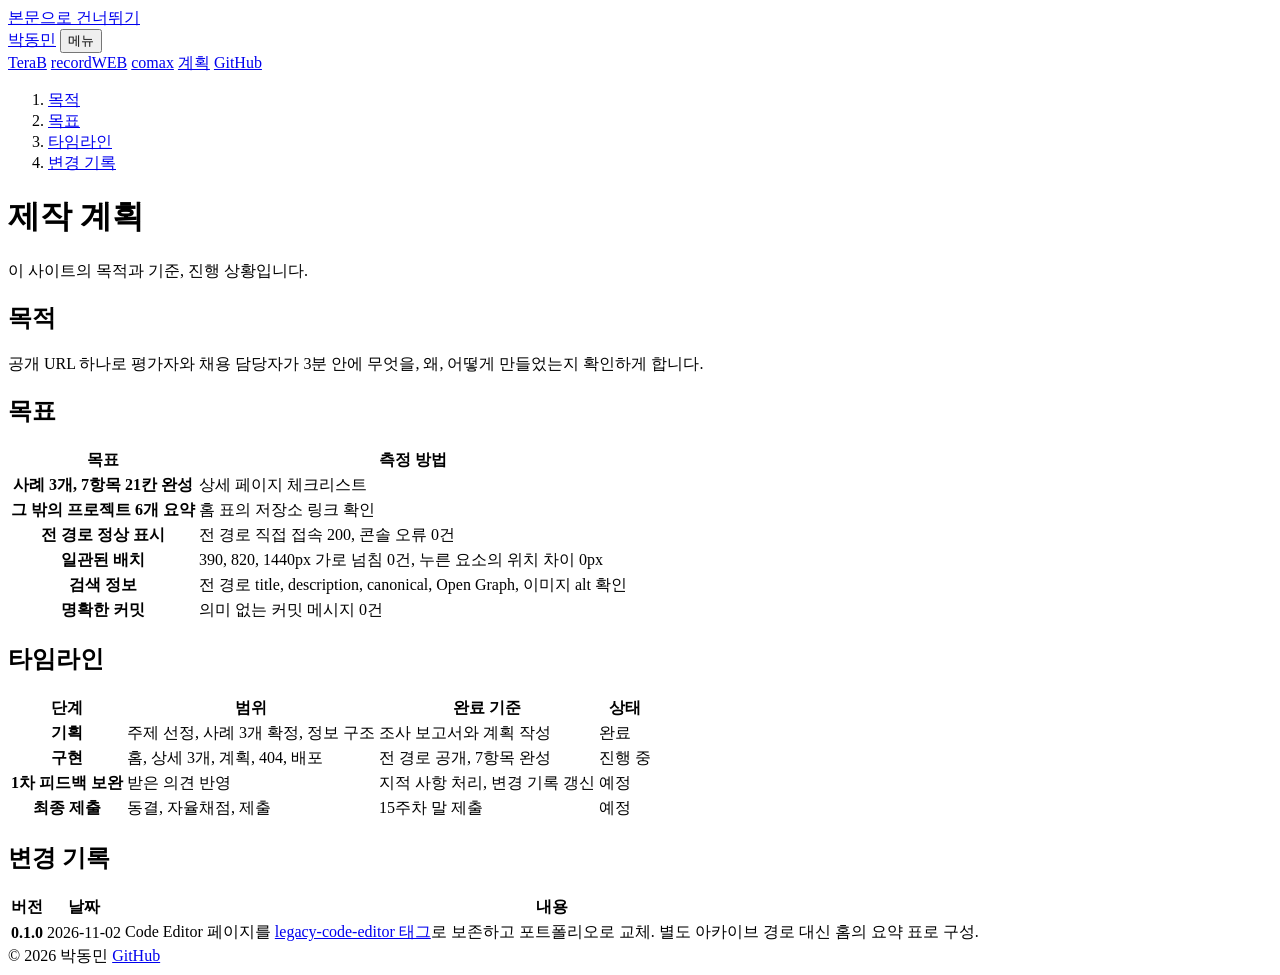
==== plan/index.html @ 8d28aa38 "feat: 제작 계획과 404 페이지 추가 시트를 보지 못하는 상호평가자도 목적, 목표, 타임라인, 변경 기록을 URL로 확인하게 한다. 잘못된 주소에서는 홈으로 돌아가는 길을 준" ====
<!doctype html>
<html lang="ko">
<head>
  <meta charset="utf-8">
  <meta name="viewport" content="width=device-width, initial-scale=1">
  <title>제작 계획 | 박동민 포트폴리오</title>
  <meta name="description" content="이 포트폴리오의 목적, 측정 가능한 목표, 단계별 타임라인, 변경 기록을 정리했습니다.">
  <link rel="canonical" href="https://idenn207.github.io/plan/">
  <meta property="og:type" content="website">
  <meta property="og:locale" content="ko_KR">
  <meta property="og:site_name" content="박동민 포트폴리오">
  <meta property="og:title" content="제작 계획 | 박동민 포트폴리오">
  <meta property="og:description" content="이 포트폴리오의 목적, 측정 가능한 목표, 단계별 타임라인, 변경 기록을 정리했습니다.">
  <meta property="og:url" content="https://idenn207.github.io/plan/">
  <meta property="og:image" content="https://idenn207.github.io/assets/img/recordweb-dashboard.png">
  <meta property="og:image:alt" content="recordWEB 녹화 현황 화면">
  <link rel="icon" href="/assets/favicon.svg" type="image/svg+xml">
  <link rel="preload" href="/assets/fonts/GothicA1-Regular.woff2" as="font" type="font/woff2" crossorigin>
  <link rel="stylesheet" href="/css/style.css">
  <script>document.documentElement.classList.add('js')</script>
  <script src="/js/main.js" defer></script>
</head>
<body>
  <a class="skip" href="#main">본문으로 건너뛰기</a>
  <header class="site-head">
    <a class="brand" href="/">박동민</a>
    <button class="menu-btn" type="button" aria-expanded="false" aria-controls="nav">메뉴</button>
    <nav id="nav" aria-label="주 메뉴">
      <a href="/projects/terab/">TeraB</a>
      <a href="/projects/recordweb/">recordWEB</a>
      <a href="/projects/comax/">comax</a>
      <a href="/plan/" aria-current="page">계획</a>
      <a href="https://github.com/idenn207">GitHub</a>
    </nav>
  </header>
  <div class="sheet">
    <aside class="rail">
      <nav class="toc" aria-label="이 페이지 목차">
        <ol>
          <li><a href="#purpose">목적</a></li>
          <li><a href="#goals">목표</a></li>
          <li><a href="#timeline">타임라인</a></li>
          <li><a href="#changes">변경 기록</a></li>
        </ol>
      </nav>
    </aside>
    <main id="main">
      <header class="case-head">
        <h1>제작 계획</h1>
        <p>이 사이트의 목적과 기준, 진행 상황입니다.</p>
      </header>

      <section id="purpose">
        <h2>목적</h2>
        <p>공개 URL 하나로 평가자와 채용 담당자가 3분 안에 무엇을, 왜, 어떻게 만들었는지 확인하게 합니다.</p>
      </section>

      <section id="goals">
        <h2>목표</h2>
        <table class="ledger">
          <thead><tr><th scope="col">목표</th><th scope="col">측정 방법</th></tr></thead>
          <tbody>
            <tr><th scope="row">사례 3개, 7항목 21칸 완성</th><td>상세 페이지 체크리스트</td></tr>
            <tr><th scope="row">그 밖의 프로젝트 6개 요약</th><td>홈 표의 저장소 링크 확인</td></tr>
            <tr><th scope="row">전 경로 정상 표시</th><td>전 경로 직접 접속 200, 콘솔 오류 0건</td></tr>
            <tr><th scope="row">일관된 배치</th><td>390, 820, 1440px 가로 넘침 0건, 누른 요소의 위치 차이 0px</td></tr>
            <tr><th scope="row">검색 정보</th><td>전 경로 title, description, canonical, Open Graph, 이미지 alt 확인</td></tr>
            <tr><th scope="row">명확한 커밋</th><td>의미 없는 커밋 메시지 0건</td></tr>
          </tbody>
        </table>
      </section>

      <section id="timeline">
        <h2>타임라인</h2>
        <table class="ledger">
          <thead><tr><th scope="col">단계</th><th scope="col">범위</th><th scope="col">완료 기준</th><th scope="col">상태</th></tr></thead>
          <tbody>
            <tr><th scope="row">기획</th><td>주제 선정, 사례 3개 확정, 정보 구조</td><td>조사 보고서와 계획 작성</td><td>완료</td></tr>
            <tr><th scope="row">구현</th><td>홈, 상세 3개, 계획, 404, 배포</td><td>전 경로 공개, 7항목 완성</td><td>진행 중</td></tr>
            <tr><th scope="row">1차 피드백 보완</th><td>받은 의견 반영</td><td>지적 사항 처리, 변경 기록 갱신</td><td>예정</td></tr>
            <tr><th scope="row">최종 제출</th><td>동결, 자율채점, 제출</td><td>15주차 말 제출</td><td>예정</td></tr>
          </tbody>
        </table>
      </section>

      <section id="changes">
        <h2>변경 기록</h2>
        <table class="ledger">
          <thead><tr><th scope="col">버전</th><th scope="col">날짜</th><th scope="col">내용</th></tr></thead>
          <tbody>
            <tr><th scope="row">0.1.0</th><td>2026-11-02</td><td>Code Editor 페이지를 <a href="https://github.com/idenn207/idenn207.github.io/tree/legacy-code-editor">legacy-code-editor 태그</a>로 보존하고 포트폴리오로 교체. 별도 아카이브 경로 대신 홈의 요약 표로 구성.</td></tr>
          </tbody>
        </table>
      </section>
    </main>
  </div>
  <footer class="site-foot">
    <span>&copy; 2026 박동민</span>
    <a href="https://github.com/idenn207">GitHub</a>
  </footer>
</body>
</html>
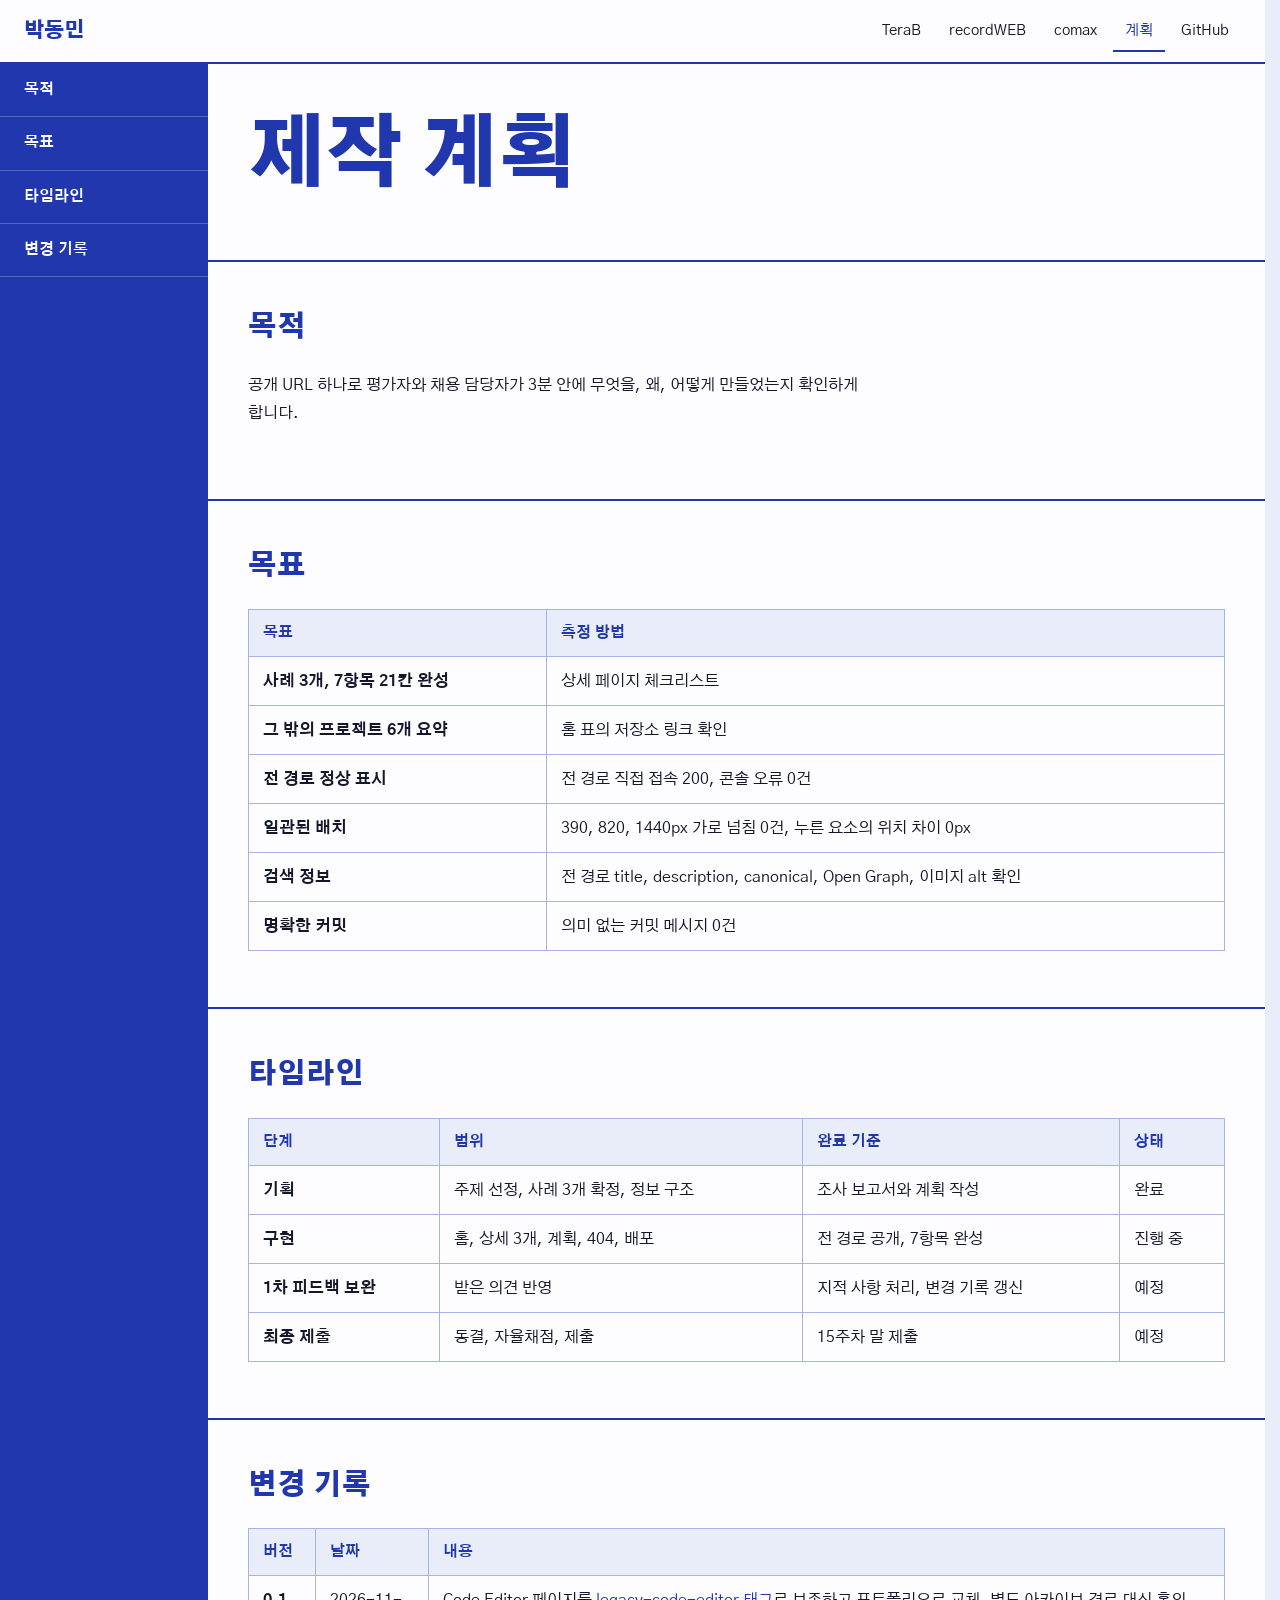
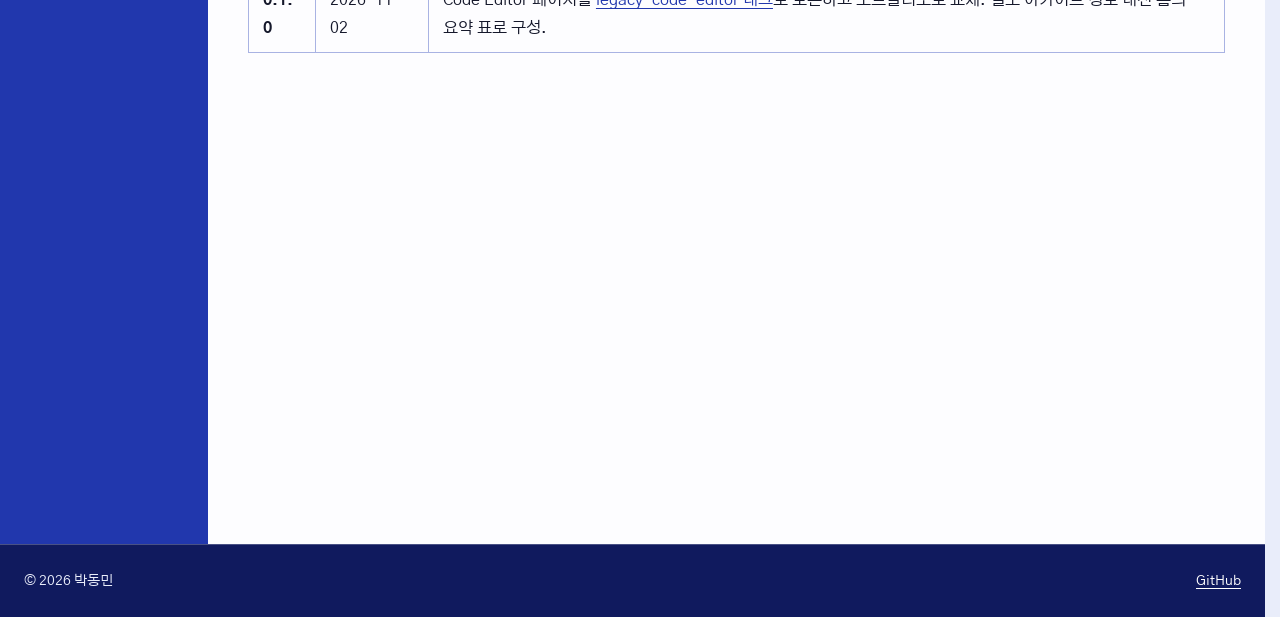
==== commit b70b43b7: "style: 사용 기술 라벨을 사례끼리 통일하고 계획 부연 삭제" ====
--- a/plan/index.html
+++ b/plan/index.html
@@ -47,7 +47,6 @@
     <main id="main">
       <header class="case-head">
         <h1>제작 계획</h1>
-        <p>이 사이트의 목적과 기준, 진행 상황입니다.</p>
       </header>
 
       <section id="purpose">
--- a/css/style.css
+++ b/css/style.css
@@ -0,0 +1,352 @@
+@font-face {
+  font-family: 'Gothic A1';
+  src: url('/assets/fonts/GothicA1-Regular.woff2') format('woff2');
+  font-weight: 400;
+  font-display: swap;
+}
+@font-face {
+  font-family: 'Gothic A1';
+  src: url('/assets/fonts/GothicA1-Bold.woff2') format('woff2');
+  font-weight: 700;
+  font-display: swap;
+}
+@font-face {
+  font-family: 'Gothic A1';
+  src: url('/assets/fonts/GothicA1-Black.woff2') format('woff2');
+  font-weight: 900;
+  font-display: swap;
+}
+
+:root {
+  --ink: #2137ad;
+  --ink-deep: #101a5e;
+  --tint: #e9edfa;
+  --rule: #a9b3e3;
+  --paper: #fdfdff;
+  --text: #15182b;
+  --muted: #484d68;
+  --head: 64px;
+  --gap: 40px;
+  --mono: ui-monospace, Consolas, 'D2Coding', monospace;
+}
+
+*, *::before, *::after { box-sizing: border-box; }
+
+html {
+  scrollbar-gutter: stable;
+  scrollbar-color: var(--ink) var(--tint);
+  background: var(--tint);
+  -webkit-text-size-adjust: 100%;
+}
+
+body {
+  margin: 0;
+  font: 400 16px/1.75 'Gothic A1', 'Malgun Gothic', 'Apple SD Gothic Neo', sans-serif;
+  color: var(--text);
+  word-break: keep-all;
+  overflow-wrap: anywhere;
+}
+
+::selection { background: var(--ink); color: #fff; }
+
+:focus-visible { outline: 2px solid var(--ink); outline-offset: 2px; }
+
+a { color: var(--ink); text-underline-offset: 3px; }
+a:hover { color: var(--ink-deep); text-decoration-thickness: 2px; }
+
+h1, h2, h3 { margin: 0; color: var(--ink); text-wrap: balance; }
+h1 { font-weight: 900; line-height: 1.2; letter-spacing: -0.02em; }
+h2 { font-size: 28px; font-weight: 900; line-height: 1.3; margin-bottom: 24px; }
+h3 { font-size: 20px; font-weight: 700; line-height: 1.4; }
+
+p, ul { margin: 0 0 16px; max-width: 68ch; }
+ul { padding-left: 20px; }
+li + li { margin-top: 6px; }
+strong { font-weight: 700; }
+code { font: 0.92em var(--mono); }
+
+.skip {
+  position: absolute;
+  left: 8px;
+  top: -64px;
+  z-index: 40;
+  padding: 8px 14px;
+  background: var(--ink);
+  color: #fff;
+}
+.skip:focus { top: 8px; }
+.skip:hover, .skip:focus { color: #fff; }
+
+/* 머리글 */
+.site-head {
+  position: sticky;
+  top: 0;
+  z-index: 20;
+  display: flex;
+  flex-wrap: wrap;
+  align-items: center;
+  justify-content: space-between;
+  gap: 4px 24px;
+  max-width: 1440px;
+  min-height: var(--head);
+  margin-inline: auto;
+  padding: 0 24px;
+  background: var(--paper);
+  border-bottom: 2px solid var(--ink);
+}
+.brand { font-size: 20px; font-weight: 900; color: var(--ink); text-decoration: none; }
+#nav { display: flex; flex-wrap: wrap; gap: 4px; }
+#nav a { padding: 8px 12px; color: var(--text); font-size: 15px; text-decoration: none; white-space: nowrap; }
+#nav a:hover { color: var(--ink); background: var(--tint); }
+#nav a[aria-current='page'] { color: var(--ink); box-shadow: inset 0 -2px var(--ink); }
+.menu-btn { display: none; }
+
+/* 서식 틀: 왼쪽 잉크 레일과 본문 */
+.sheet {
+  display: grid;
+  grid-template-columns: 208px minmax(0, 1fr);
+  max-width: 1440px;
+  margin-inline: auto;
+  background: var(--paper);
+}
+.sheet.no-rail { grid-template-columns: minmax(0, 1fr); }
+.rail { background: var(--ink); }
+.toc { position: sticky; top: var(--head); }
+.toc ol { position: relative; margin: 0; padding: 0; list-style: none; }
+.toc li { margin: 0; }
+.toc a {
+  display: block;
+  padding: 13px 24px;
+  color: #fff;
+  font-size: 15px;
+  font-weight: 700;
+  text-decoration: none;
+  border-bottom: 1px solid rgb(255 255 255 / 0.24);
+  transition: background-color 0.16s ease-out, color 0.16s ease-out;
+}
+.toc a:hover { background: var(--ink-deep); color: #fff; }
+.toc a[aria-current] { background: var(--paper); color: var(--ink); }
+.toc a:focus-visible { outline-color: #fff; outline-offset: -4px; }
+.toc a[aria-current]:focus-visible { outline-color: var(--ink); }
+
+main section, .case-head {
+  padding: 48px var(--gap) 56px;
+  border-bottom: 2px solid var(--ink);
+  scroll-margin-top: var(--head);
+}
+main section:last-child { min-height: calc(100vh - var(--head) - 112px); border-bottom: 0; }
+.home main section:last-child { min-height: calc(100vh - var(--head) - 360px); }
+main h3 { margin: 32px 0 12px; }
+
+/* 기입 칸 */
+.form {
+  display: grid;
+  gap: 1px;
+  margin: 0;
+  background: var(--rule);
+  border: 1px solid var(--rule);
+}
+.form > div { display: grid; grid-template-columns: 5.5rem minmax(0, 1fr); gap: 1px; }
+.form dt {
+  padding: 10px 14px;
+  background: var(--tint);
+  color: var(--ink);
+  font-size: 15px;
+  font-weight: 700;
+  text-align-last: justify;
+  text-justify: inter-character;
+}
+.form dd { margin: 0; padding: 10px 16px; background: var(--paper); }
+
+.btn {
+  display: inline-block;
+  padding: 11px 18px;
+  border: 1px solid var(--ink);
+  background: var(--paper);
+  font-size: 15px;
+  font-weight: 700;
+  line-height: 1.4;
+  text-align: center;
+  text-decoration: none;
+  white-space: nowrap;
+}
+.btn:hover { background: var(--tint); }
+.btn.primary { background: var(--ink); color: #fff; }
+.btn.primary:hover { background: var(--ink-deep); border-color: var(--ink-deep); color: #fff; }
+.cta { display: flex; flex-wrap: wrap; gap: 8px; margin: 16px 0 0; }
+
+/* 첫 화면 */
+.hero { padding: 0; }
+.hero h1 {
+  padding: 44px var(--gap) 40px;
+  font-size: clamp(2rem, 4.4vw, 4rem);
+  border-bottom: 1px solid var(--rule);
+}
+.hero-body { display: grid; grid-template-columns: 24rem minmax(0, 1fr); }
+.hero-side { padding: 32px 24px 32px var(--gap); }
+.photo { margin: 0; padding: 32px var(--gap) 28px 32px; background: var(--tint); border-left: 1px solid var(--rule); }
+.photo img { display: block; width: 100%; height: auto; border: 1px solid var(--ink); }
+.photo figcaption { margin-top: 10px; font-size: 14px; color: var(--muted); }
+
+/* 서비스 장부 */
+.svc { display: grid; grid-template-columns: 19rem minmax(0, 1fr); gap: 24px; padding: 28px 0; border-top: 1px solid var(--rule); }
+.svc:first-of-type { border-top: 0; padding-top: 0; }
+.svc:last-child { padding-bottom: 0; }
+.svc h3 { margin: 0 0 8px; font-size: 32px; font-weight: 900; }
+.svc-name p { margin-bottom: 16px; }
+
+/* 구축 과정: 결재란 */
+.steps {
+  display: grid;
+  grid-template-columns: repeat(4, minmax(0, 1fr));
+  gap: 1px;
+  margin: 0;
+  padding: 0;
+  list-style: none;
+  background: var(--rule);
+  border: 1px solid var(--rule);
+}
+.steps li { margin: 0; padding: 0 0 16px; background: var(--paper); }
+.steps h3 { margin: 0 0 12px; padding: 10px; background: var(--tint); font-size: 16px; text-align: center; }
+.steps p, .steps a { display: block; margin: 0 14px 8px; }
+
+/* 표 */
+.ledger { width: 100%; border-collapse: collapse; }
+.ledger th, .ledger td { padding: 10px 14px; border: 1px solid var(--rule); text-align: left; vertical-align: top; }
+.ledger thead th { background: var(--tint); color: var(--ink); font-size: 15px; font-weight: 700; white-space: nowrap; }
+.ledger tbody th { font-weight: 700; }
+.ledger td a + a { margin-left: 12px; }
+
+/* 코드와 그림 */
+.code { margin: 24px 0 0; }
+.code figcaption {
+  display: flex;
+  flex-wrap: wrap;
+  justify-content: space-between;
+  gap: 2px 16px;
+  padding: 8px 14px;
+  background: var(--tint);
+  border: 1px solid var(--rule);
+  border-bottom: 0;
+  font-size: 14px;
+}
+.code figcaption span { font-family: var(--mono); }
+.code pre {
+  margin: 0;
+  padding: 16px;
+  overflow-x: auto;
+  background: var(--paper);
+  border: 1px solid var(--rule);
+  font: 14px/1.6 var(--mono);
+  tab-size: 4;
+  word-break: normal;
+  overflow-wrap: normal;
+}
+.code code { font: inherit; }
+.term pre { background: var(--ink-deep); border-color: var(--ink-deep); color: var(--tint); }
+
+.shot { margin: 0 0 32px; }
+.shot:last-child { margin-bottom: 0; }
+.shot img { display: block; width: 100%; height: auto; border: 1px solid var(--rule); }
+.shot figcaption, .diagram figcaption { margin-top: 10px; font-size: 14px; color: var(--muted); }
+
+.diagram { margin: 24px 0 0; }
+.diagram svg { display: block; width: 100%; max-width: 880px; height: auto; }
+.diagram .tall { display: none; max-width: 350px; }
+.diagram marker path { fill: var(--ink); }
+.edge { fill: none; stroke: var(--ink); stroke-width: 1.5; }
+.node rect { fill: var(--tint); stroke: var(--ink); }
+.node text { fill: var(--text); font-size: 15px; font-weight: 700; text-anchor: middle; }
+.node .sub { fill: var(--muted); font-size: 13px; font-weight: 400; }
+.grp { fill: var(--ink); font-size: 14px; font-weight: 700; }
+
+/* 하단 */
+.case-head h1 { font-size: clamp(2.75rem, 6vw, 5rem); }
+.case-head p { margin: 8px 0 24px; font-size: 20px; line-height: 1.5; }
+.case-head .cta { margin-top: 16px; }
+
+.contact { padding: 72px max(248px, calc((100vw - 1440px) / 2 + 248px)); background: var(--ink-deep); color: #fff; }
+.contact h2 { margin-bottom: 24px; color: #fff; font-size: clamp(1.5rem, 3vw, 2.25rem); }
+.btn.invert { background: #fff; border-color: #fff; color: var(--ink-deep); }
+.btn.invert:hover { background: var(--tint); color: var(--ink-deep); }
+.contact :focus-visible, .site-foot :focus-visible { outline-color: #fff; }
+
+.site-foot {
+  display: flex;
+  justify-content: space-between;
+  gap: 16px;
+  padding: 24px max(24px, calc((100vw - 1440px) / 2 + 24px));
+  background: var(--ink-deep);
+  color: var(--tint);
+  border-top: 1px solid rgb(255 255 255 / 0.24);
+  font-size: 14px;
+}
+.site-foot a { color: #fff; }
+.site-foot a:hover { color: var(--tint); }
+
+@media (max-width: 1240px) {
+  .svc { grid-template-columns: minmax(0, 1fr); gap: 12px; }
+  .hero-body { grid-template-columns: 22rem minmax(0, 1fr); }
+}
+
+@media (max-width: 1000px) {
+  :root { --head: 48px; --gap: 20px; }
+  .site-head { position: relative; }
+  .sheet { grid-template-columns: minmax(0, 1fr); }
+  .rail { position: sticky; top: 0; z-index: 10; }
+  .toc { position: static; }
+  .toc ol { display: flex; overflow-x: auto; scrollbar-width: none; }
+  .toc a { padding: 12px 16px; border-bottom: 0; white-space: nowrap; }
+  main section, .case-head { padding-top: 36px; padding-bottom: 40px; scroll-margin-top: calc(var(--head) + 12px); }
+  .hero { padding: 0; }
+  .hero h1 { padding-top: 32px; padding-bottom: 28px; }
+  .hero-body { grid-template-columns: minmax(0, 1fr); }
+  .hero-side { padding: 24px var(--gap); }
+  .photo { padding: 20px var(--gap); border-left: 0; border-top: 1px solid var(--rule); }
+  .steps { grid-template-columns: repeat(2, minmax(0, 1fr)); }
+  .contact { padding: 56px var(--gap); }
+}
+
+@media (max-width: 760px) {
+  .site-head { padding: 8px 20px; min-height: 56px; }
+  .js .menu-btn {
+    display: block;
+    padding: 8px 14px;
+    border: 1px solid var(--ink);
+    background: var(--paper);
+    color: var(--ink);
+    font: inherit;
+    font-size: 15px;
+    font-weight: 700;
+    cursor: pointer;
+  }
+  .js #nav {
+    display: none;
+    position: absolute;
+    top: 100%;
+    left: 0;
+    right: 0;
+    background: var(--paper);
+    border-bottom: 2px solid var(--ink);
+    padding: 8px 12px;
+  }
+  .js #nav.open { display: block; }
+  .js #nav a { display: block; padding: 12px; }
+  .steps { grid-template-columns: minmax(0, 1fr); }
+  .form > div { grid-template-columns: 4.75rem minmax(0, 1fr); }
+  .form dt { padding-inline: 10px; }
+  .form dd { padding-inline: 12px; }
+  .diagram .wide { display: none; }
+  .diagram .tall { display: block; }
+  .ledger, .ledger tbody, .ledger tr, .ledger th, .ledger td { display: block; width: 100%; }
+  .ledger { border-top: 1px solid var(--rule); }
+  .ledger thead { position: absolute; width: 1px; height: 1px; overflow: hidden; clip-path: inset(50%); }
+  .ledger tr { padding: 10px 14px; border: 1px solid var(--rule); border-top: 0; }
+  .ledger th, .ledger td { padding: 0; border: 0; }
+  .ledger tbody th { color: var(--ink); }
+  .site-foot { padding-inline: 20px; }
+}
+
+@media (prefers-reduced-motion: reduce) {
+  .toc a { transition: none; }
+}
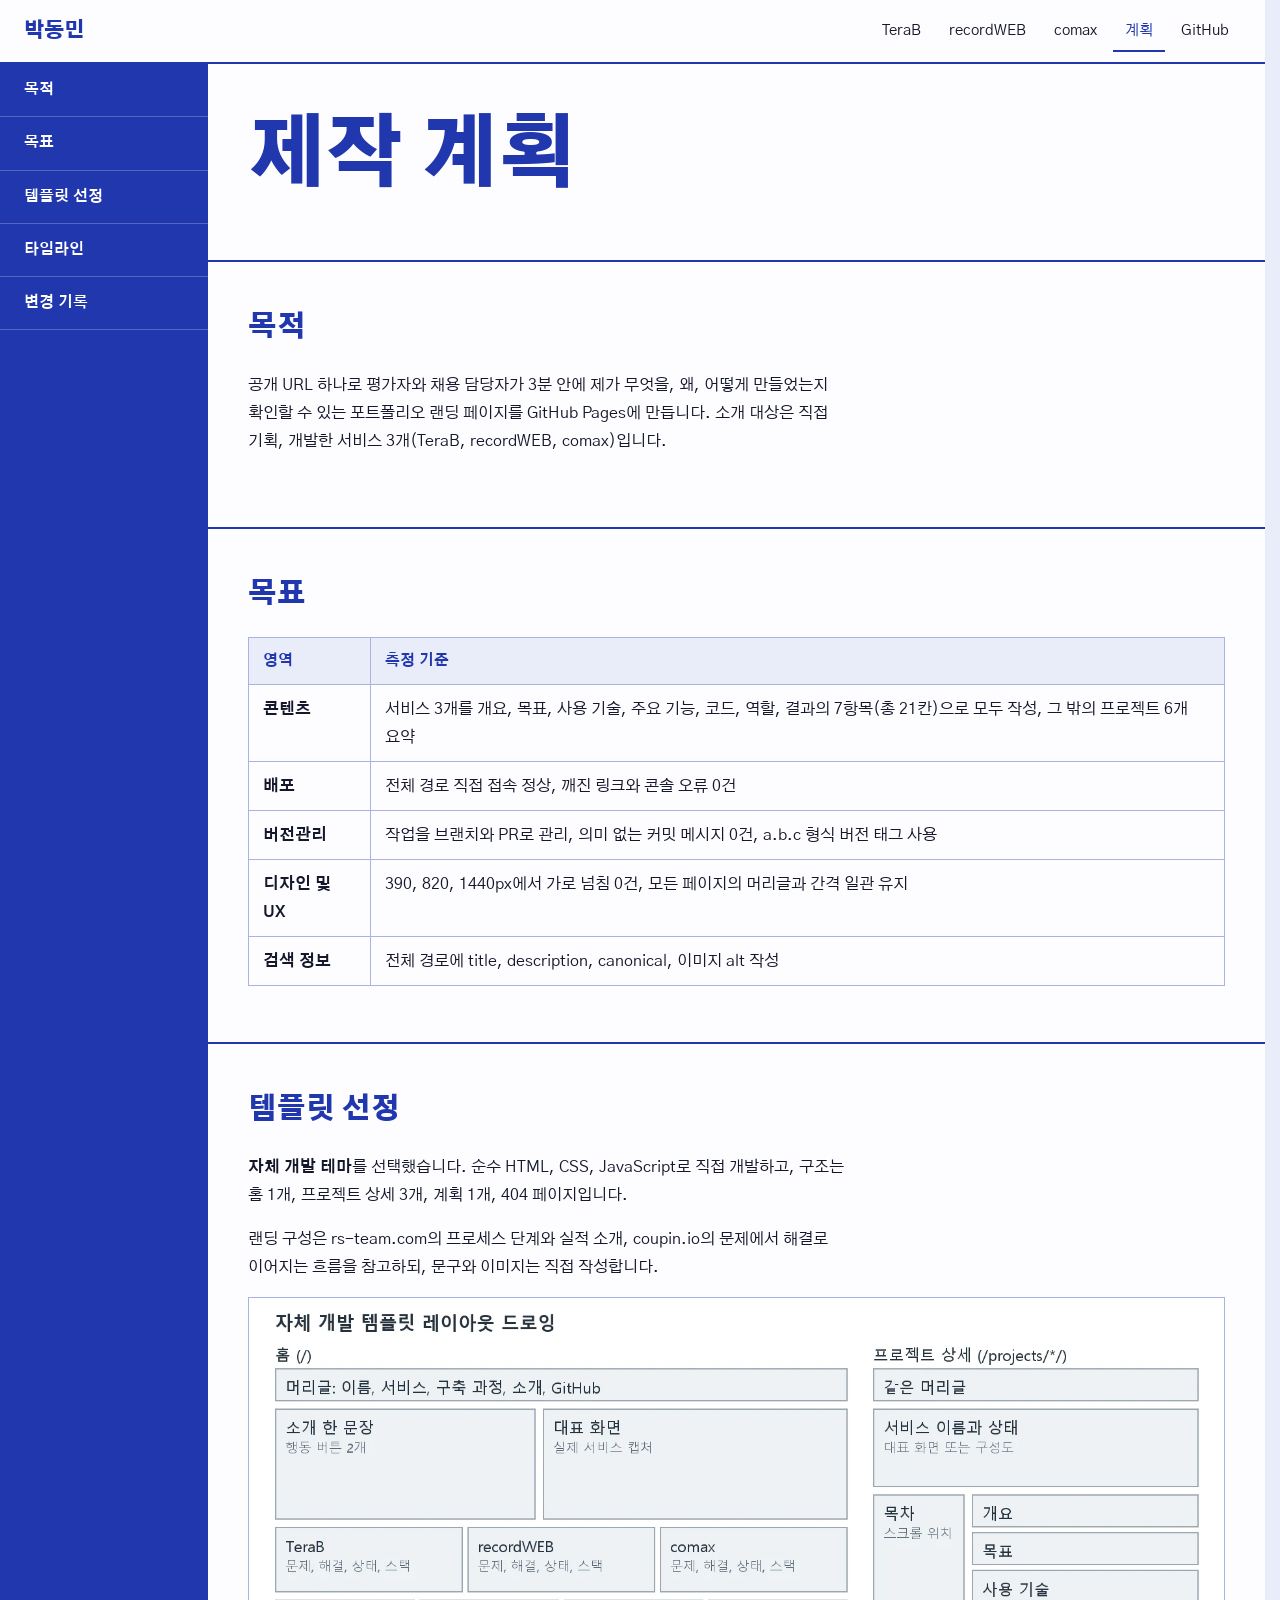
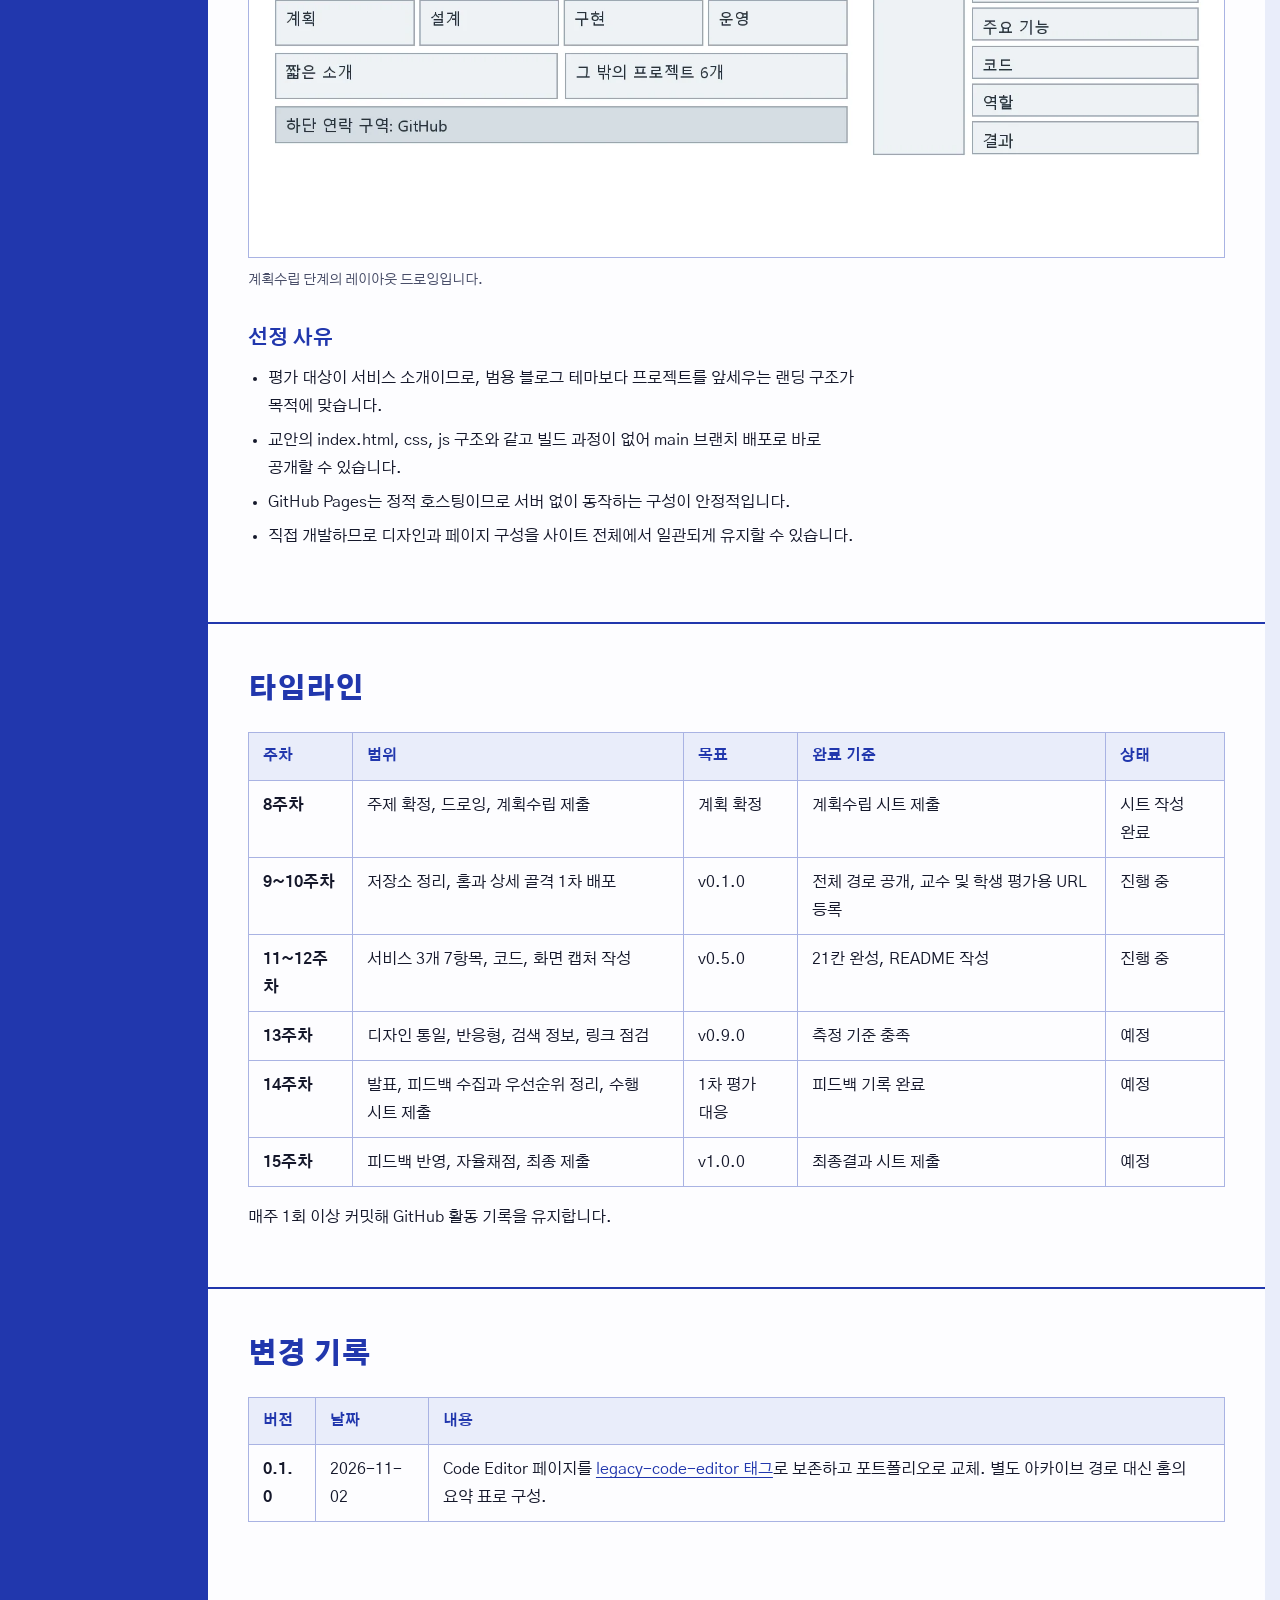
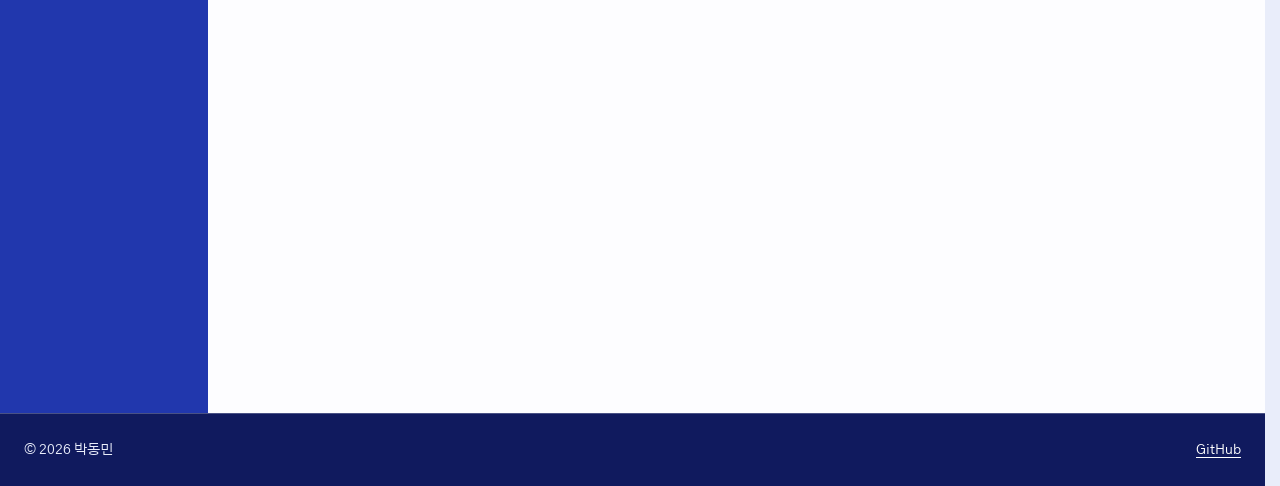
==== commit 99d34994: "feat: 제작 계획을 계획수립 시트와 일치시킴 평가자는 시트 대신 /plan/을 보게 되므로 두 내용이 달라서는 안 된다. 단계 4개였던 타임라인을 시트의 주차, 목표 버전, 완" ====
--- a/plan/index.html
+++ b/plan/index.html
@@ -4,13 +4,13 @@
   <meta charset="utf-8">
   <meta name="viewport" content="width=device-width, initial-scale=1">
   <title>제작 계획 | 박동민 포트폴리오</title>
-  <meta name="description" content="이 포트폴리오의 목적, 측정 가능한 목표, 단계별 타임라인, 변경 기록을 정리했습니다.">
+  <meta name="description" content="이 포트폴리오의 목적, 측정 기준, 템플릿 선정, 주차별 타임라인, 변경 기록을 정리했습니다.">
   <link rel="canonical" href="https://idenn207.github.io/plan/">
   <meta property="og:type" content="website">
   <meta property="og:locale" content="ko_KR">
   <meta property="og:site_name" content="박동민 포트폴리오">
   <meta property="og:title" content="제작 계획 | 박동민 포트폴리오">
-  <meta property="og:description" content="이 포트폴리오의 목적, 측정 가능한 목표, 단계별 타임라인, 변경 기록을 정리했습니다.">
+  <meta property="og:description" content="이 포트폴리오의 목적, 측정 기준, 템플릿 선정, 주차별 타임라인, 변경 기록을 정리했습니다.">
   <meta property="og:url" content="https://idenn207.github.io/plan/">
   <meta property="og:image" content="https://idenn207.github.io/assets/img/recordweb-dashboard.png">
   <meta property="og:image:alt" content="recordWEB 녹화 현황 화면">
@@ -39,6 +39,7 @@
         <ol>
           <li><a href="#purpose">목적</a></li>
           <li><a href="#goals">목표</a></li>
+          <li><a href="#template">템플릿 선정</a></li>
           <li><a href="#timeline">타임라인</a></li>
           <li><a href="#changes">변경 기록</a></li>
         </ol>
@@ -51,35 +52,54 @@
 
       <section id="purpose">
         <h2>목적</h2>
-        <p>공개 URL 하나로 평가자와 채용 담당자가 3분 안에 무엇을, 왜, 어떻게 만들었는지 확인하게 합니다.</p>
+        <p>공개 URL 하나로 평가자와 채용 담당자가 3분 안에 제가 무엇을, 왜, 어떻게 만들었는지 확인할 수 있는 포트폴리오 랜딩 페이지를 GitHub Pages에 만듭니다. 소개 대상은 직접 기획, 개발한 서비스 3개(TeraB, recordWEB, comax)입니다.</p>
       </section>
 
       <section id="goals">
         <h2>목표</h2>
         <table class="ledger">
-          <thead><tr><th scope="col">목표</th><th scope="col">측정 방법</th></tr></thead>
+          <thead><tr><th scope="col">영역</th><th scope="col">측정 기준</th></tr></thead>
           <tbody>
-            <tr><th scope="row">사례 3개, 7항목 21칸 완성</th><td>상세 페이지 체크리스트</td></tr>
-            <tr><th scope="row">그 밖의 프로젝트 6개 요약</th><td>홈 표의 저장소 링크 확인</td></tr>
-            <tr><th scope="row">전 경로 정상 표시</th><td>전 경로 직접 접속 200, 콘솔 오류 0건</td></tr>
-            <tr><th scope="row">일관된 배치</th><td>390, 820, 1440px 가로 넘침 0건, 누른 요소의 위치 차이 0px</td></tr>
-            <tr><th scope="row">검색 정보</th><td>전 경로 title, description, canonical, Open Graph, 이미지 alt 확인</td></tr>
-            <tr><th scope="row">명확한 커밋</th><td>의미 없는 커밋 메시지 0건</td></tr>
+            <tr><th scope="row">콘텐츠</th><td>서비스 3개를 개요, 목표, 사용 기술, 주요 기능, 코드, 역할, 결과의 7항목(총 21칸)으로 모두 작성, 그 밖의 프로젝트 6개 요약</td></tr>
+            <tr><th scope="row">배포</th><td>전체 경로 직접 접속 정상, 깨진 링크와 콘솔 오류 0건</td></tr>
+            <tr><th scope="row">버전관리</th><td>작업을 브랜치와 PR로 관리, 의미 없는 커밋 메시지 0건, a.b.c 형식 버전 태그 사용</td></tr>
+            <tr><th scope="row">디자인 및 UX</th><td>390, 820, 1440px에서 가로 넘침 0건, 모든 페이지의 머리글과 간격 일관 유지</td></tr>
+            <tr><th scope="row">검색 정보</th><td>전체 경로에 title, description, canonical, 이미지 alt 작성</td></tr>
           </tbody>
         </table>
+      </section>
+
+      <section id="template">
+        <h2>템플릿 선정</h2>
+        <p><strong>자체 개발 테마</strong>를 선택했습니다. 순수 HTML, CSS, JavaScript로 직접 개발하고, 구조는 홈 1개, 프로젝트 상세 3개, 계획 1개, 404 페이지입니다.</p>
+        <p>랜딩 구성은 rs-team.com의 프로세스 단계와 실적 소개, coupin.io의 문제에서 해결로 이어지는 흐름을 참고하되, 문구와 이미지는 직접 작성합니다.</p>
+        <figure class="shot">
+          <img src="/assets/img/plan-drawing.webp" width="1500" height="860" loading="lazy" alt="자체 개발 템플릿 레이아웃 드로잉. 홈은 머리글, 소개 한 문장과 대표 화면, 서비스 3개, 구축 과정 4단계, 짧은 소개와 그 밖의 프로젝트 6개, 하단 연락 구역 순서이고, 프로젝트 상세는 머리글, 서비스 이름과 상태, 왼쪽 목차, 오른쪽 7항목 순서다.">
+          <figcaption>계획수립 단계의 레이아웃 드로잉입니다.</figcaption>
+        </figure>
+        <h3>선정 사유</h3>
+        <ul>
+          <li>평가 대상이 서비스 소개이므로, 범용 블로그 테마보다 프로젝트를 앞세우는 랜딩 구조가 목적에 맞습니다.</li>
+          <li>교안의 index.html, css, js 구조와 같고 빌드 과정이 없어 main 브랜치 배포로 바로 공개할 수 있습니다.</li>
+          <li>GitHub Pages는 정적 호스팅이므로 서버 없이 동작하는 구성이 안정적입니다.</li>
+          <li>직접 개발하므로 디자인과 페이지 구성을 사이트 전체에서 일관되게 유지할 수 있습니다.</li>
+        </ul>
       </section>
 
       <section id="timeline">
         <h2>타임라인</h2>
         <table class="ledger">
-          <thead><tr><th scope="col">단계</th><th scope="col">범위</th><th scope="col">완료 기준</th><th scope="col">상태</th></tr></thead>
+          <thead><tr><th scope="col">주차</th><th scope="col">범위</th><th scope="col">목표</th><th scope="col">완료 기준</th><th scope="col">상태</th></tr></thead>
           <tbody>
-            <tr><th scope="row">기획</th><td>주제 선정, 사례 3개 확정, 정보 구조</td><td>조사 보고서와 계획 작성</td><td>완료</td></tr>
-            <tr><th scope="row">구현</th><td>홈, 상세 3개, 계획, 404, 배포</td><td>전 경로 공개, 7항목 완성</td><td>진행 중</td></tr>
-            <tr><th scope="row">1차 피드백 보완</th><td>받은 의견 반영</td><td>지적 사항 처리, 변경 기록 갱신</td><td>예정</td></tr>
-            <tr><th scope="row">최종 제출</th><td>동결, 자율채점, 제출</td><td>15주차 말 제출</td><td>예정</td></tr>
+            <tr><th scope="row">8주차</th><td>주제 확정, 드로잉, 계획수립 제출</td><td>계획 확정</td><td>계획수립 시트 제출</td><td>시트 작성 완료</td></tr>
+            <tr><th scope="row">9~10주차</th><td>저장소 정리, 홈과 상세 골격 1차 배포</td><td>v0.1.0</td><td>전체 경로 공개, 교수 및 학생 평가용 URL 등록</td><td>진행 중</td></tr>
+            <tr><th scope="row">11~12주차</th><td>서비스 3개 7항목, 코드, 화면 캡처 작성</td><td>v0.5.0</td><td>21칸 완성, README 작성</td><td>진행 중</td></tr>
+            <tr><th scope="row">13주차</th><td>디자인 통일, 반응형, 검색 정보, 링크 점검</td><td>v0.9.0</td><td>측정 기준 충족</td><td>예정</td></tr>
+            <tr><th scope="row">14주차</th><td>발표, 피드백 수집과 우선순위 정리, 수행 시트 제출</td><td>1차 평가 대응</td><td>피드백 기록 완료</td><td>예정</td></tr>
+            <tr><th scope="row">15주차</th><td>피드백 반영, 자율채점, 최종 제출</td><td>v1.0.0</td><td>최종결과 시트 제출</td><td>예정</td></tr>
           </tbody>
         </table>
+        <p class="note">매주 1회 이상 커밋해 GitHub 활동 기록을 유지합니다.</p>
       </section>
 
       <section id="changes">
--- a/css/style.css
+++ b/css/style.css
@@ -45,11 +45,16 @@
   color: var(--text);
   word-break: keep-all;
   overflow-wrap: anywhere;
+  display: flex;
+  flex-direction: column;
+  min-height: 100vh;
 }
 
 ::selection { background: var(--ink); color: #fff; }
 
 :focus-visible { outline: 2px solid var(--ink); outline-offset: 2px; }
+/* 뒤로 탭할 때 포커스가 고정 머리글과 목차 아래로 숨지 않게 한다 */
+a, pre { scroll-margin-block: calc(var(--head) + 12px); }
 
 a { color: var(--ink); text-underline-offset: 3px; }
 a:hover { color: var(--ink-deep); text-decoration-thickness: 2px; }
@@ -87,6 +92,7 @@
   align-items: center;
   justify-content: space-between;
   gap: 4px 24px;
+  width: 100%;
   max-width: 1440px;
   min-height: var(--head);
   margin-inline: auto;
@@ -105,11 +111,14 @@
 .sheet {
   display: grid;
   grid-template-columns: 208px minmax(0, 1fr);
+  flex-grow: 1;
+  width: 100%;
   max-width: 1440px;
   margin-inline: auto;
   background: var(--paper);
 }
 .sheet.no-rail { grid-template-columns: minmax(0, 1fr); }
+.no-rail .case-head { border-bottom: 0; }
 .rail { background: var(--ink); }
 .toc { position: sticky; top: var(--head); }
 .toc ol { position: relative; margin: 0; padding: 0; list-style: none; }
@@ -216,6 +225,7 @@
 .ledger thead th { background: var(--tint); color: var(--ink); font-size: 15px; font-weight: 700; white-space: nowrap; }
 .ledger tbody th { font-weight: 700; }
 .ledger td a + a { margin-left: 12px; }
+.note { margin: 16px 0 0; }
 
 /* 코드와 그림 */
 .code { margin: 24px 0 0; }
@@ -250,22 +260,27 @@
 .shot img { display: block; width: 100%; height: auto; border: 1px solid var(--rule); }
 .shot figcaption, .diagram figcaption { margin-top: 10px; font-size: 14px; color: var(--muted); }
 
-.diagram { margin: 24px 0 0; }
+.diagram { margin: 24px 0 0; container-type: inline-size; }
 .diagram svg { display: block; width: 100%; max-width: 880px; height: auto; }
 .diagram .tall { display: none; max-width: 350px; }
 .diagram marker path { fill: var(--ink); }
 .edge { fill: none; stroke: var(--ink); stroke-width: 1.5; }
 .node rect { fill: var(--tint); stroke: var(--ink); }
 .node text { fill: var(--text); font-size: 15px; font-weight: 700; text-anchor: middle; }
-.node .sub { fill: var(--muted); font-size: 13px; font-weight: 400; }
+.node .sub { fill: var(--muted); font-size: 14px; font-weight: 400; }
 .grp { fill: var(--ink); font-size: 14px; font-weight: 700; }
+/* SVG 글자는 폭 따라 줄어든다. 이 폭 아래로는 12px 밑이 되므로 세로 그림으로 바꾼다 */
+@container (max-width: 759px) {
+  .diagram .wide { display: none; }
+  .diagram .tall { display: block; }
+}
 
 /* 하단 */
 .case-head h1 { font-size: clamp(2.75rem, 6vw, 5rem); }
 .case-head p { margin: 8px 0 24px; font-size: 20px; line-height: 1.5; }
 .case-head .cta { margin-top: 16px; }
 
-.contact { padding: 72px max(248px, calc((100vw - 1440px) / 2 + 248px)); background: var(--ink-deep); color: #fff; }
+.contact { padding: 72px max(248px, calc((100% - 1440px) / 2 + 248px)); background: var(--ink-deep); color: #fff; }
 .contact h2 { margin-bottom: 24px; color: #fff; font-size: clamp(1.5rem, 3vw, 2.25rem); }
 .btn.invert { background: #fff; border-color: #fff; color: var(--ink-deep); }
 .btn.invert:hover { background: var(--tint); color: var(--ink-deep); }
@@ -275,7 +290,7 @@
   display: flex;
   justify-content: space-between;
   gap: 16px;
-  padding: 24px max(24px, calc((100vw - 1440px) / 2 + 24px));
+  padding: 24px max(24px, calc((100% - 1440px) / 2 + 24px));
   background: var(--ink-deep);
   color: var(--tint);
   border-top: 1px solid rgb(255 255 255 / 0.24);
@@ -332,12 +347,11 @@
   }
   .js #nav.open { display: block; }
   .js #nav a { display: block; padding: 12px; }
+  .toc a { padding-inline: 14px; }
   .steps { grid-template-columns: minmax(0, 1fr); }
   .form > div { grid-template-columns: 4.75rem minmax(0, 1fr); }
   .form dt { padding-inline: 10px; }
   .form dd { padding-inline: 12px; }
-  .diagram .wide { display: none; }
-  .diagram .tall { display: block; }
   .ledger, .ledger tbody, .ledger tr, .ledger th, .ledger td { display: block; width: 100%; }
   .ledger { border-top: 1px solid var(--rule); }
   .ledger thead { position: absolute; width: 1px; height: 1px; overflow: hidden; clip-path: inset(50%); }
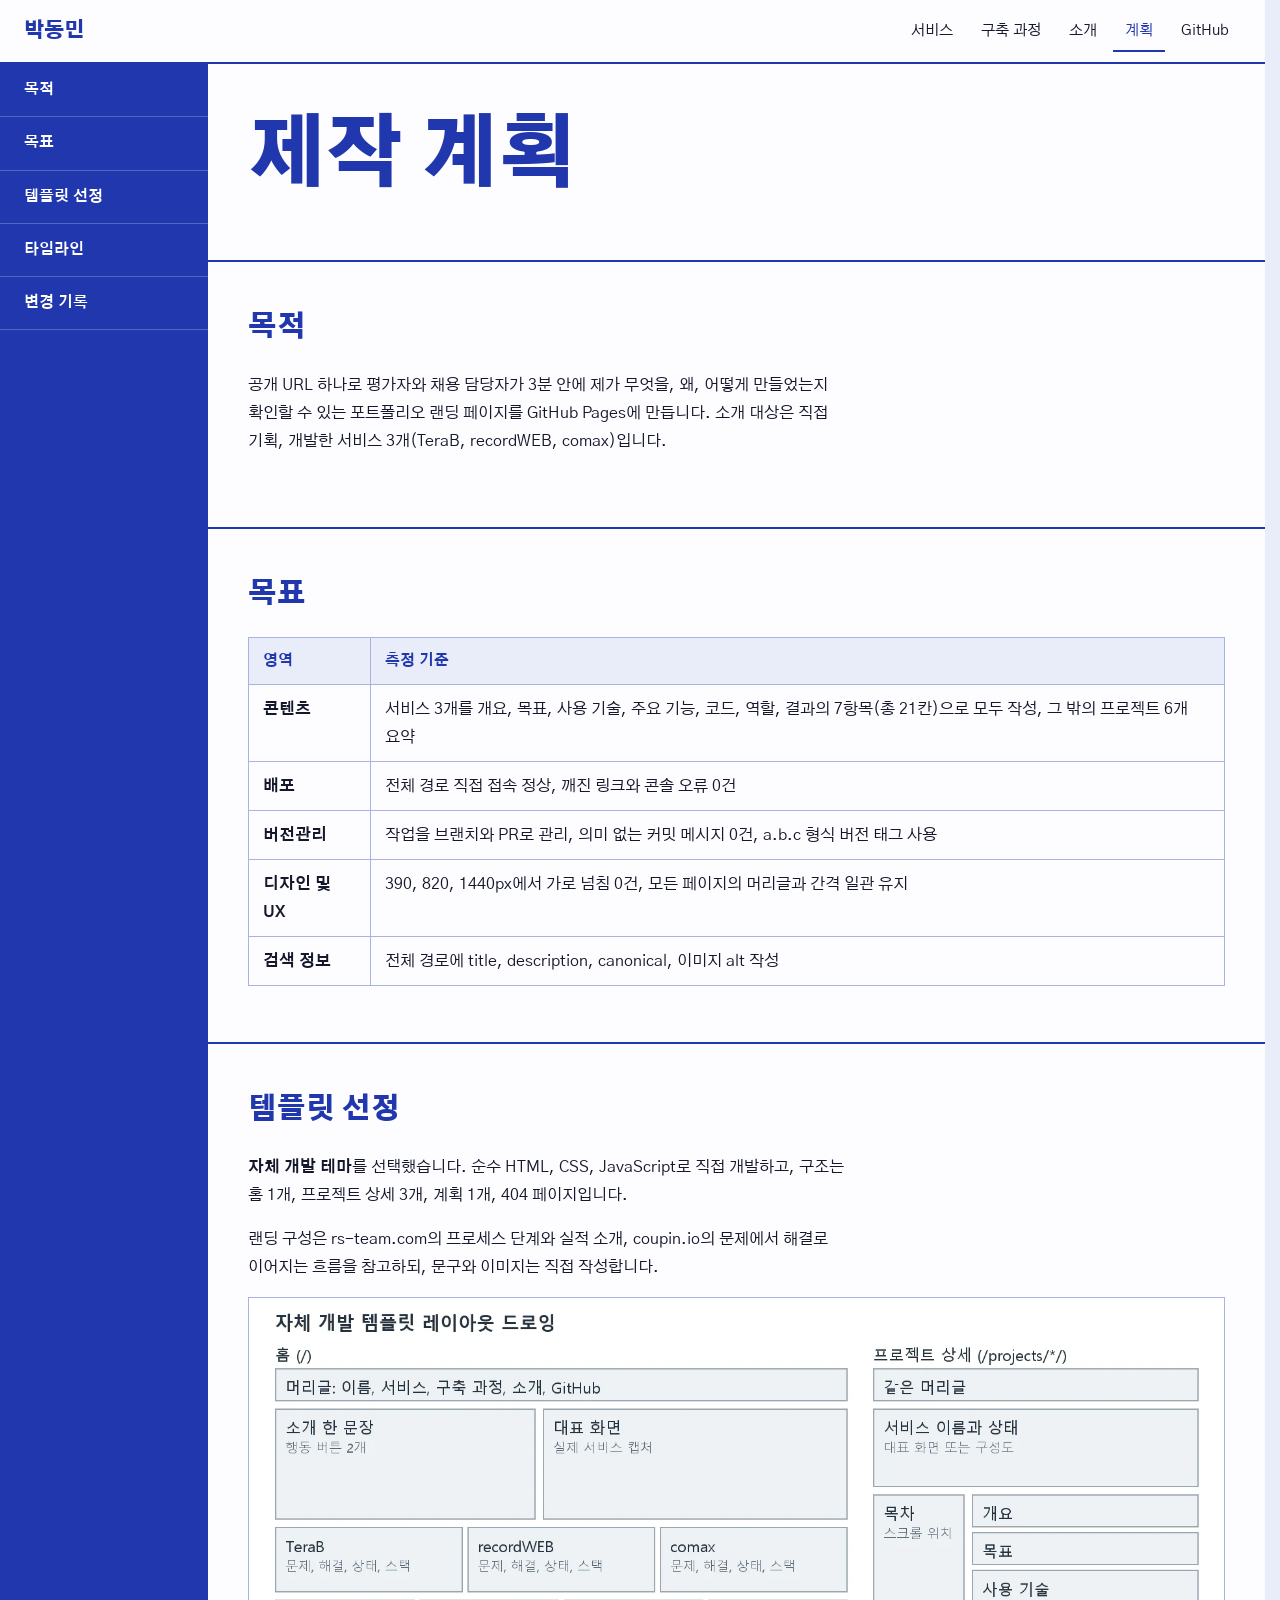
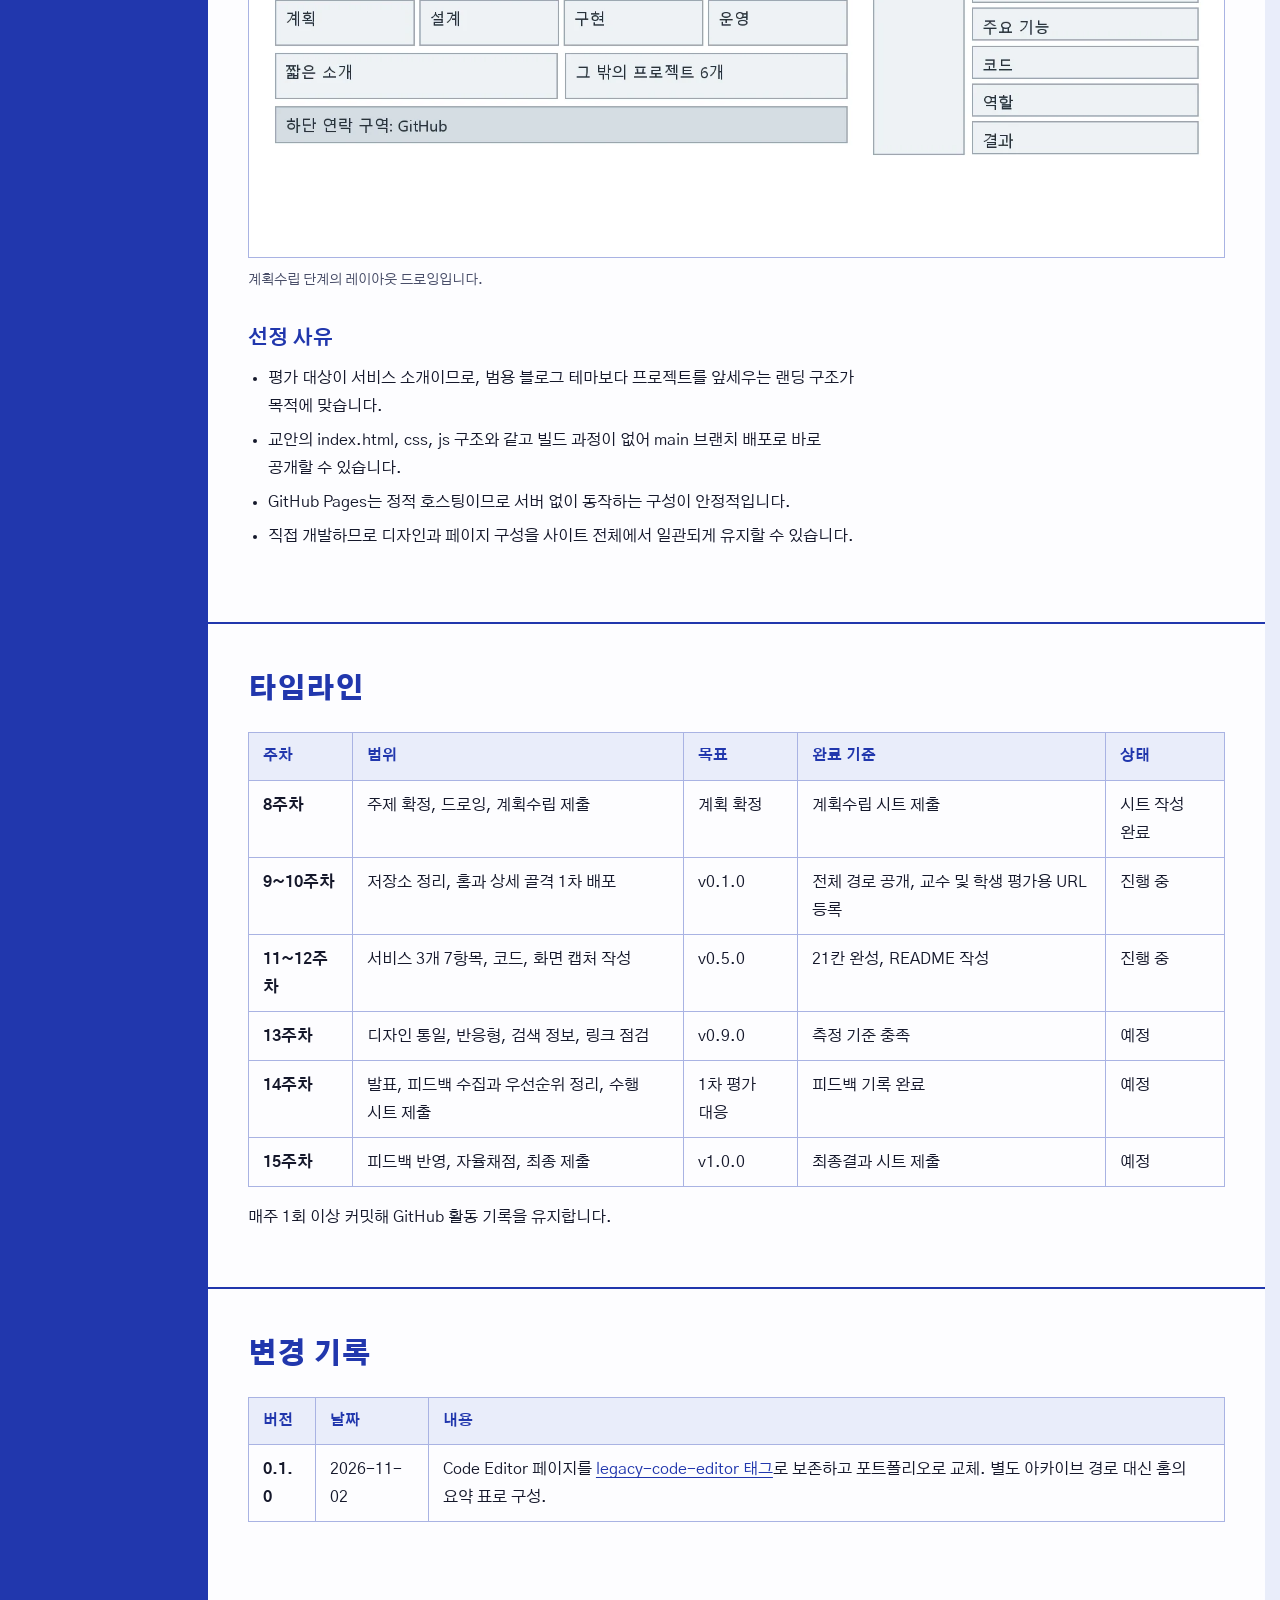
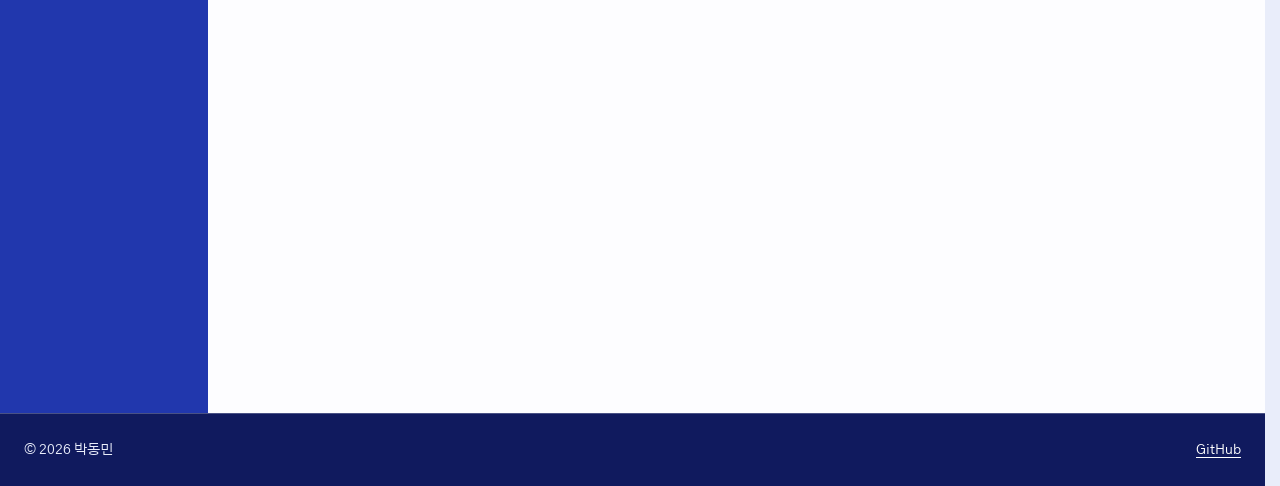
==== commit f89520ce: "feat: 홈을 서비스 중심 랜딩 구조로 재구성 서식 칸과 왼쪽 레일이 첫 화면의 시선을 먼저 가져가 서비스가 1개만 보였고, 제출한 계획수립 드로잉의 구조와도 달랐다. 레일과 기" ====
--- a/plan/index.html
+++ b/plan/index.html
@@ -12,8 +12,10 @@
   <meta property="og:title" content="제작 계획 | 박동민 포트폴리오">
   <meta property="og:description" content="이 포트폴리오의 목적, 측정 기준, 템플릿 선정, 주차별 타임라인, 변경 기록을 정리했습니다.">
   <meta property="og:url" content="https://idenn207.github.io/plan/">
-  <meta property="og:image" content="https://idenn207.github.io/assets/img/recordweb-dashboard.png">
-  <meta property="og:image:alt" content="recordWEB 녹화 현황 화면">
+  <meta property="og:image" content="https://idenn207.github.io/assets/img/og.png">
+  <meta property="og:image:width" content="1200">
+  <meta property="og:image:height" content="630">
+  <meta property="og:image:alt" content="박동민 포트폴리오 첫 화면. 셀프호스팅 서비스를 기획부터 구현까지 혼자 만든다는 제목과 recordWEB 화면, 서비스 3개의 이름이 있다.">
   <link rel="icon" href="/assets/favicon.svg" type="image/svg+xml">
   <link rel="preload" href="/assets/fonts/GothicA1-Regular.woff2" as="font" type="font/woff2" crossorigin>
   <link rel="stylesheet" href="/css/style.css">
@@ -26,9 +28,9 @@
     <a class="brand" href="/">박동민</a>
     <button class="menu-btn" type="button" aria-expanded="false" aria-controls="nav">메뉴</button>
     <nav id="nav" aria-label="주 메뉴">
-      <a href="/projects/terab/">TeraB</a>
-      <a href="/projects/recordweb/">recordWEB</a>
-      <a href="/projects/comax/">comax</a>
+      <a href="/#services">서비스</a>
+      <a href="/#process">구축 과정</a>
+      <a href="/#about">소개</a>
       <a href="/plan/" aria-current="page">계획</a>
       <a href="https://github.com/idenn207">GitHub</a>
     </nav>
@@ -91,12 +93,12 @@
         <table class="ledger">
           <thead><tr><th scope="col">주차</th><th scope="col">범위</th><th scope="col">목표</th><th scope="col">완료 기준</th><th scope="col">상태</th></tr></thead>
           <tbody>
-            <tr><th scope="row">8주차</th><td>주제 확정, 드로잉, 계획수립 제출</td><td>계획 확정</td><td>계획수립 시트 제출</td><td>시트 작성 완료</td></tr>
-            <tr><th scope="row">9~10주차</th><td>저장소 정리, 홈과 상세 골격 1차 배포</td><td>v0.1.0</td><td>전체 경로 공개, 교수 및 학생 평가용 URL 등록</td><td>진행 중</td></tr>
-            <tr><th scope="row">11~12주차</th><td>서비스 3개 7항목, 코드, 화면 캡처 작성</td><td>v0.5.0</td><td>21칸 완성, README 작성</td><td>진행 중</td></tr>
-            <tr><th scope="row">13주차</th><td>디자인 통일, 반응형, 검색 정보, 링크 점검</td><td>v0.9.0</td><td>측정 기준 충족</td><td>예정</td></tr>
-            <tr><th scope="row">14주차</th><td>발표, 피드백 수집과 우선순위 정리, 수행 시트 제출</td><td>1차 평가 대응</td><td>피드백 기록 완료</td><td>예정</td></tr>
-            <tr><th scope="row">15주차</th><td>피드백 반영, 자율채점, 최종 제출</td><td>v1.0.0</td><td>최종결과 시트 제출</td><td>예정</td></tr>
+            <tr><th scope="row">8주차</th><td data-label="범위">주제 확정, 드로잉, 계획수립 제출</td><td data-label="목표">계획 확정</td><td data-label="완료 기준">계획수립 시트 제출</td><td data-label="상태">시트 작성 완료</td></tr>
+            <tr><th scope="row">9~10주차</th><td data-label="범위">저장소 정리, 홈과 상세 골격 1차 배포</td><td data-label="목표">v0.1.0</td><td data-label="완료 기준">전체 경로 공개, 교수 및 학생 평가용 URL 등록</td><td data-label="상태">진행 중</td></tr>
+            <tr><th scope="row">11~12주차</th><td data-label="범위">서비스 3개 7항목, 코드, 화면 캡처 작성</td><td data-label="목표">v0.5.0</td><td data-label="완료 기준">21칸 완성, README 작성</td><td data-label="상태">진행 중</td></tr>
+            <tr><th scope="row">13주차</th><td data-label="범위">디자인 통일, 반응형, 검색 정보, 링크 점검</td><td data-label="목표">v0.9.0</td><td data-label="완료 기준">측정 기준 충족</td><td data-label="상태">예정</td></tr>
+            <tr><th scope="row">14주차</th><td data-label="범위">발표, 피드백 수집과 우선순위 정리, 수행 시트 제출</td><td data-label="목표">1차 평가 대응</td><td data-label="완료 기준">피드백 기록 완료</td><td data-label="상태">예정</td></tr>
+            <tr><th scope="row">15주차</th><td data-label="범위">피드백 반영, 자율채점, 최종 제출</td><td data-label="목표">v1.0.0</td><td data-label="완료 기준">최종결과 시트 제출</td><td data-label="상태">예정</td></tr>
           </tbody>
         </table>
         <p class="note">매주 1회 이상 커밋해 GitHub 활동 기록을 유지합니다.</p>
--- a/css/style.css
+++ b/css/style.css
@@ -104,7 +104,7 @@
 #nav { display: flex; flex-wrap: wrap; gap: 4px; }
 #nav a { padding: 8px 12px; color: var(--text); font-size: 15px; text-decoration: none; white-space: nowrap; }
 #nav a:hover { color: var(--ink); background: var(--tint); }
-#nav a[aria-current='page'] { color: var(--ink); box-shadow: inset 0 -2px var(--ink); }
+#nav a[aria-current] { color: var(--ink); box-shadow: inset 0 -2px var(--ink); }
 .menu-btn { display: none; }
 
 /* 서식 틀: 왼쪽 잉크 레일과 본문 */
@@ -143,8 +143,7 @@
   border-bottom: 2px solid var(--ink);
   scroll-margin-top: var(--head);
 }
-main section:last-child { min-height: calc(100vh - var(--head) - 112px); border-bottom: 0; }
-.home main section:last-child { min-height: calc(100vh - var(--head) - 360px); }
+main > section:last-child { min-height: calc(100vh - var(--head) - 112px); border-bottom: 0; }
 main h3 { margin: 32px 0 12px; }
 
 /* 기입 칸 */
@@ -184,25 +183,52 @@
 .btn.primary:hover { background: var(--ink-deep); border-color: var(--ink-deep); color: #fff; }
 .cta { display: flex; flex-wrap: wrap; gap: 8px; margin: 16px 0 0; }
 
-/* 첫 화면 */
-.hero { padding: 0; }
-.hero h1 {
-  padding: 44px var(--gap) 40px;
-  font-size: clamp(2rem, 4.4vw, 4rem);
-  border-bottom: 1px solid var(--rule);
-}
-.hero-body { display: grid; grid-template-columns: 24rem minmax(0, 1fr); }
-.hero-side { padding: 32px 24px 32px var(--gap); }
-.photo { margin: 0; padding: 32px var(--gap) 28px 32px; background: var(--tint); border-left: 1px solid var(--rule); }
-.photo img { display: block; width: 100%; height: auto; border: 1px solid var(--ink); }
-.photo figcaption { margin-top: 10px; font-size: 14px; color: var(--muted); }
-
-/* 서비스 장부 */
-.svc { display: grid; grid-template-columns: 19rem minmax(0, 1fr); gap: 24px; padding: 28px 0; border-top: 1px solid var(--rule); }
-.svc:first-of-type { border-top: 0; padding-top: 0; }
-.svc:last-child { padding-bottom: 0; }
-.svc h3 { margin: 0 0 8px; font-size: 32px; font-weight: 900; }
-.svc-name p { margin-bottom: 16px; }
+/* 첫 화면: 잉크 면 위에 정체, 서비스 3개, 실제 화면 */
+.hero {
+  display: grid;
+  grid-template-columns: minmax(0, 6fr) minmax(0, 7fr);
+  column-gap: 48px;
+  padding: 0;
+  background: var(--ink);
+  color: #fff;
+  border-bottom: 0;
+}
+.hero ::selection { background: #fff; color: var(--ink); }
+.hero :focus-visible { outline-color: #fff; }
+.hero-copy { align-self: center; padding: 48px 0 40px var(--gap); }
+.hero h1 { color: #fff; font-size: clamp(2.25rem, 4.2vw, 3.75rem); }
+.hero-copy p { margin: 20px 0 0; font-size: 18px; line-height: 1.6; color: var(--tint); }
+.hero-copy .cta { margin-top: 28px; }
+.hero-shot { grid-column: 2; grid-row: 1; margin: 0; padding-top: 40px; }
+.hero-shot img { display: block; width: 100%; height: auto; }
+.hero-shot figcaption { padding: 10px var(--gap) 16px 0; font-size: 14px; color: var(--tint); }
+.lineup {
+  grid-column: 1 / -1;
+  display: grid;
+  grid-template-columns: repeat(3, minmax(0, 1fr));
+  max-width: none;
+  margin: 0;
+  padding: 0;
+  list-style: none;
+  background: var(--ink-deep);
+}
+.lineup li { margin: 0; }
+.lineup li + li { border-left: 1px solid rgb(255 255 255 / 0.24); }
+.lineup a { display: block; height: 100%; padding: 16px var(--gap) 18px; color: #fff; text-decoration: none; }
+.lineup a:hover { background: var(--ink); color: #fff; }
+.lineup strong { display: block; font-size: 22px; font-weight: 900; line-height: 1.4; }
+.lineup span { color: var(--tint); font-size: 15px; }
+
+/* 서비스: 열 사이 행 높이를 subgrid로 맞춘다 */
+.svcs { display: grid; grid-template-columns: repeat(3, minmax(0, 1fr)); gap: 0 32px; }
+.svc { display: grid; grid-row: span 7; grid-template-rows: subgrid; row-gap: 0; }
+.svc .shot { margin: 0; }
+.svc .shot img { aspect-ratio: 8 / 5; object-fit: cover; object-position: left top; }
+.svc-name { margin: 16px 0; }
+.svc h3 { margin: 0 0 4px; font-size: 32px; font-weight: 900; }
+.svc-name p { margin: 0; }
+.svc .form { grid-row: span 4; grid-template-rows: subgrid; }
+.svc .btn { justify-self: start; margin-top: 16px; }
 
 /* 구축 과정: 결재란 */
 .steps {
@@ -218,6 +244,11 @@
 .steps li { margin: 0; padding: 0 0 16px; background: var(--paper); }
 .steps h3 { margin: 0 0 12px; padding: 10px; background: var(--tint); font-size: 16px; text-align: center; }
 .steps p, .steps a { display: block; margin: 0 14px 8px; }
+
+/* 소개와 그 밖의 프로젝트 */
+.split { display: grid; grid-template-columns: minmax(0, 1fr) minmax(0, 2fr); }
+.split section { border-bottom: 0; }
+.split section + section { border-left: 1px solid var(--rule); }
 
 /* 표 */
 .ledger { width: 100%; border-collapse: collapse; }
@@ -281,9 +312,13 @@
 .case-head .cta { margin-top: 16px; }
 
 .contact { padding: 72px max(248px, calc((100% - 1440px) / 2 + 248px)); background: var(--ink-deep); color: #fff; }
+.no-rail ~ .contact { padding-inline: max(var(--gap), calc((100% - 1440px) / 2 + var(--gap))); }
 .contact h2 { margin-bottom: 24px; color: #fff; font-size: clamp(1.5rem, 3vw, 2.25rem); }
+.contact .cta { margin: 0; max-width: none; }
 .btn.invert { background: #fff; border-color: #fff; color: var(--ink-deep); }
 .btn.invert:hover { background: var(--tint); color: var(--ink-deep); }
+.btn.ghost { background: transparent; border-color: #fff; color: #fff; }
+.btn.ghost:hover { background: rgb(255 255 255 / 0.14); color: #fff; }
 .contact :focus-visible, .site-foot :focus-visible { outline-color: #fff; }
 
 .site-foot {
@@ -300,8 +335,20 @@
 .site-foot a:hover { color: var(--tint); }
 
 @media (max-width: 1240px) {
-  .svc { grid-template-columns: minmax(0, 1fr); gap: 12px; }
-  .hero-body { grid-template-columns: 22rem minmax(0, 1fr); }
+  .svcs { grid-template-columns: minmax(0, 1fr); }
+  .svc {
+    grid-row: auto;
+    grid-template: 'shot form' auto 'name form' auto 'btn form' 1fr / minmax(0, 1fr) minmax(0, 1fr);
+    column-gap: 24px;
+    padding: 24px 0;
+    border-top: 1px solid var(--rule);
+  }
+  .svc:first-child { padding-top: 0; border-top: 0; }
+  .svc:last-child { padding-bottom: 0; }
+  .svc .shot { grid-area: shot; }
+  .svc-name { grid-area: name; }
+  .svc .form { grid-area: form; align-self: start; grid-template-rows: none; }
+  .svc .btn { grid-area: btn; align-self: start; margin-top: 0; }
 }
 
 @media (max-width: 1000px) {
@@ -313,11 +360,13 @@
   .toc ol { display: flex; overflow-x: auto; scrollbar-width: none; }
   .toc a { padding: 12px 16px; border-bottom: 0; white-space: nowrap; }
   main section, .case-head { padding-top: 36px; padding-bottom: 40px; scroll-margin-top: calc(var(--head) + 12px); }
-  .hero { padding: 0; }
-  .hero h1 { padding-top: 32px; padding-bottom: 28px; }
-  .hero-body { grid-template-columns: minmax(0, 1fr); }
-  .hero-side { padding: 24px var(--gap); }
-  .photo { padding: 20px var(--gap); border-left: 0; border-top: 1px solid var(--rule); }
+  .hero { grid-template-columns: minmax(0, 1fr); }
+  .hero-copy { padding: 32px var(--gap); }
+  .hero-shot { grid-column: 1; grid-row: auto; padding: 24px var(--gap) 8px; }
+  .hero-shot figcaption { padding-right: 0; }
+  .lineup a { padding-inline: var(--gap); }
+  .split { grid-template-columns: minmax(0, 1fr); }
+  .split section + section { border-left: 0; border-top: 2px solid var(--ink); }
   .steps { grid-template-columns: repeat(2, minmax(0, 1fr)); }
   .contact { padding: 56px var(--gap); }
 }
@@ -349,6 +398,12 @@
   .js #nav a { display: block; padding: 12px; }
   .toc a { padding-inline: 14px; }
   .steps { grid-template-columns: minmax(0, 1fr); }
+  .lineup { grid-template-columns: minmax(0, 1fr); }
+  .lineup li + li { border-left: 0; border-top: 1px solid rgb(255 255 255 / 0.24); }
+  .lineup a { padding-block: 12px 14px; }
+  .svc { grid-template: none / minmax(0, 1fr); }
+  .svc .shot, .svc-name, .svc .form, .svc .btn { grid-area: auto; }
+  .svc .btn { margin-top: 16px; }
   .form > div { grid-template-columns: 4.75rem minmax(0, 1fr); }
   .form dt { padding-inline: 10px; }
   .form dd { padding-inline: 12px; }
@@ -358,6 +413,7 @@
   .ledger tr { padding: 10px 14px; border: 1px solid var(--rule); border-top: 0; }
   .ledger th, .ledger td { padding: 0; border: 0; }
   .ledger tbody th { color: var(--ink); }
+  .ledger td[data-label]::before { content: attr(data-label) ': '; color: var(--muted); }
   .site-foot { padding-inline: 20px; }
 }
 
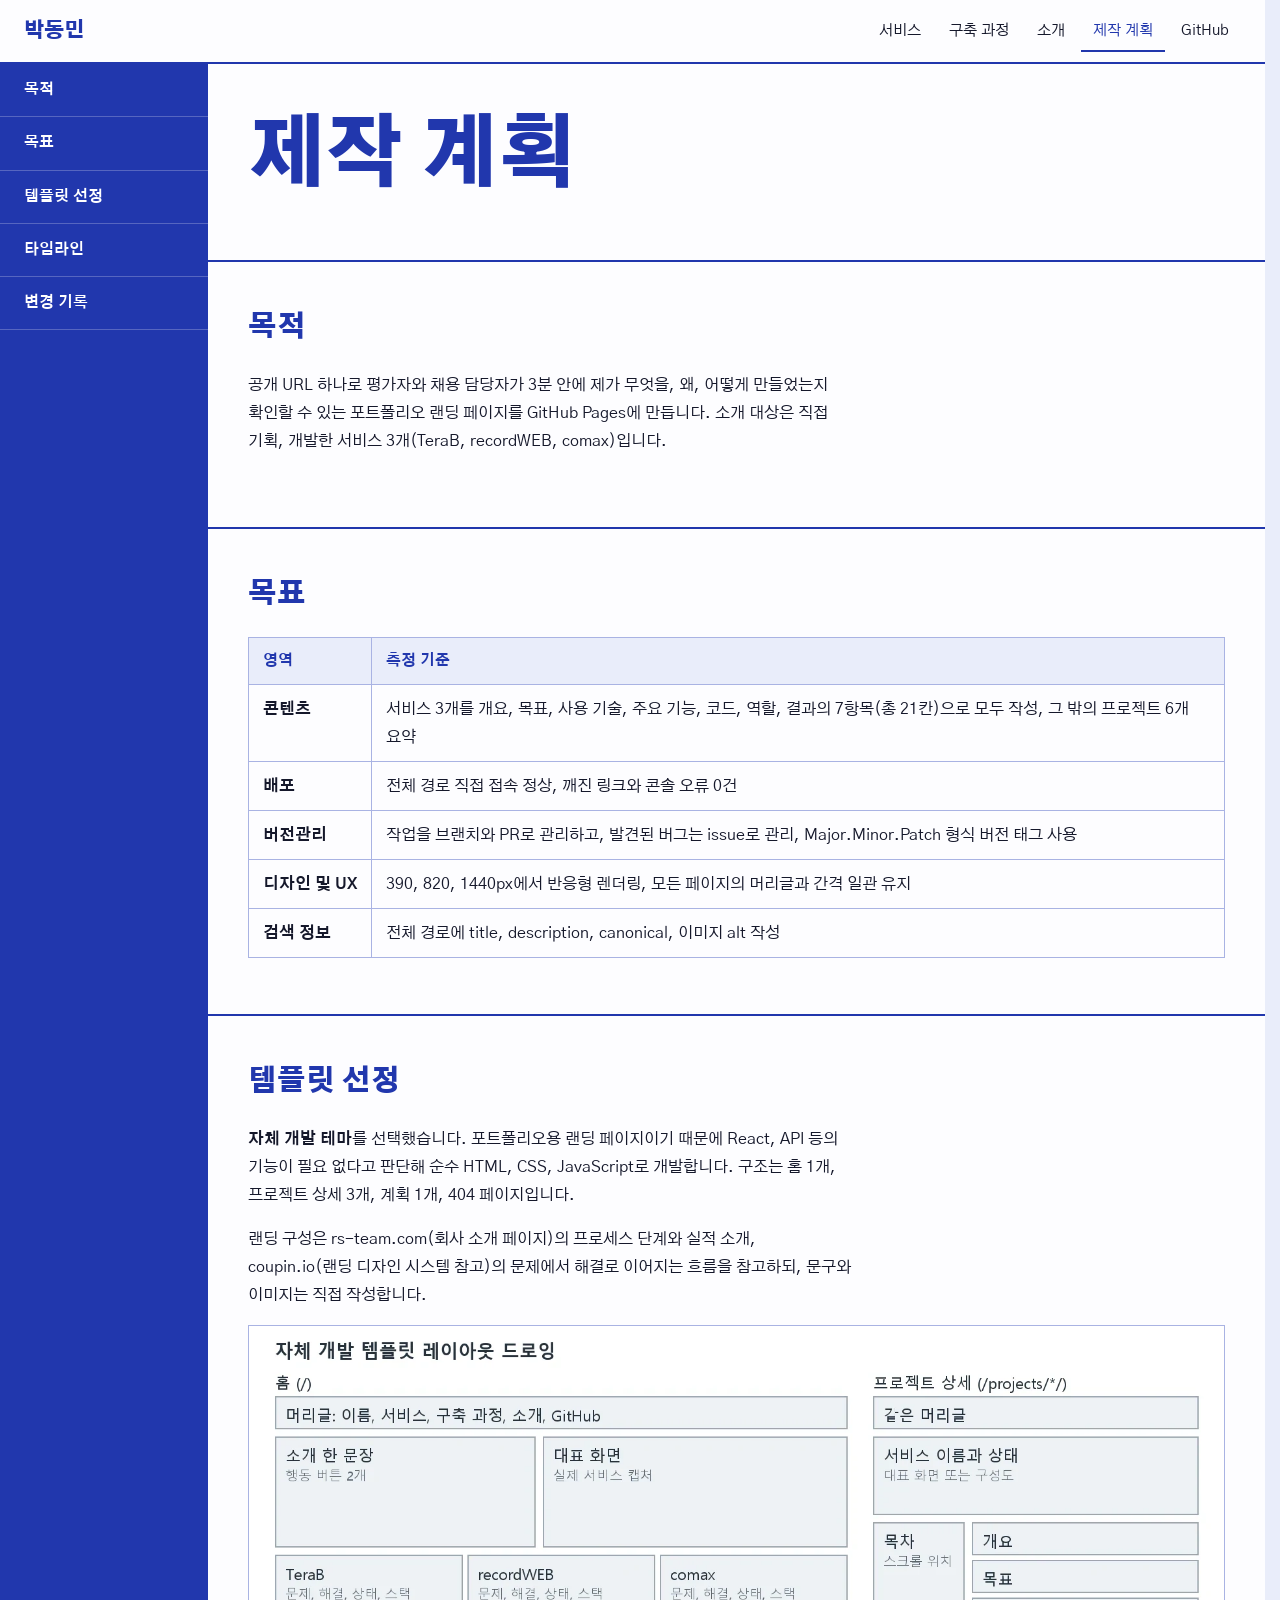
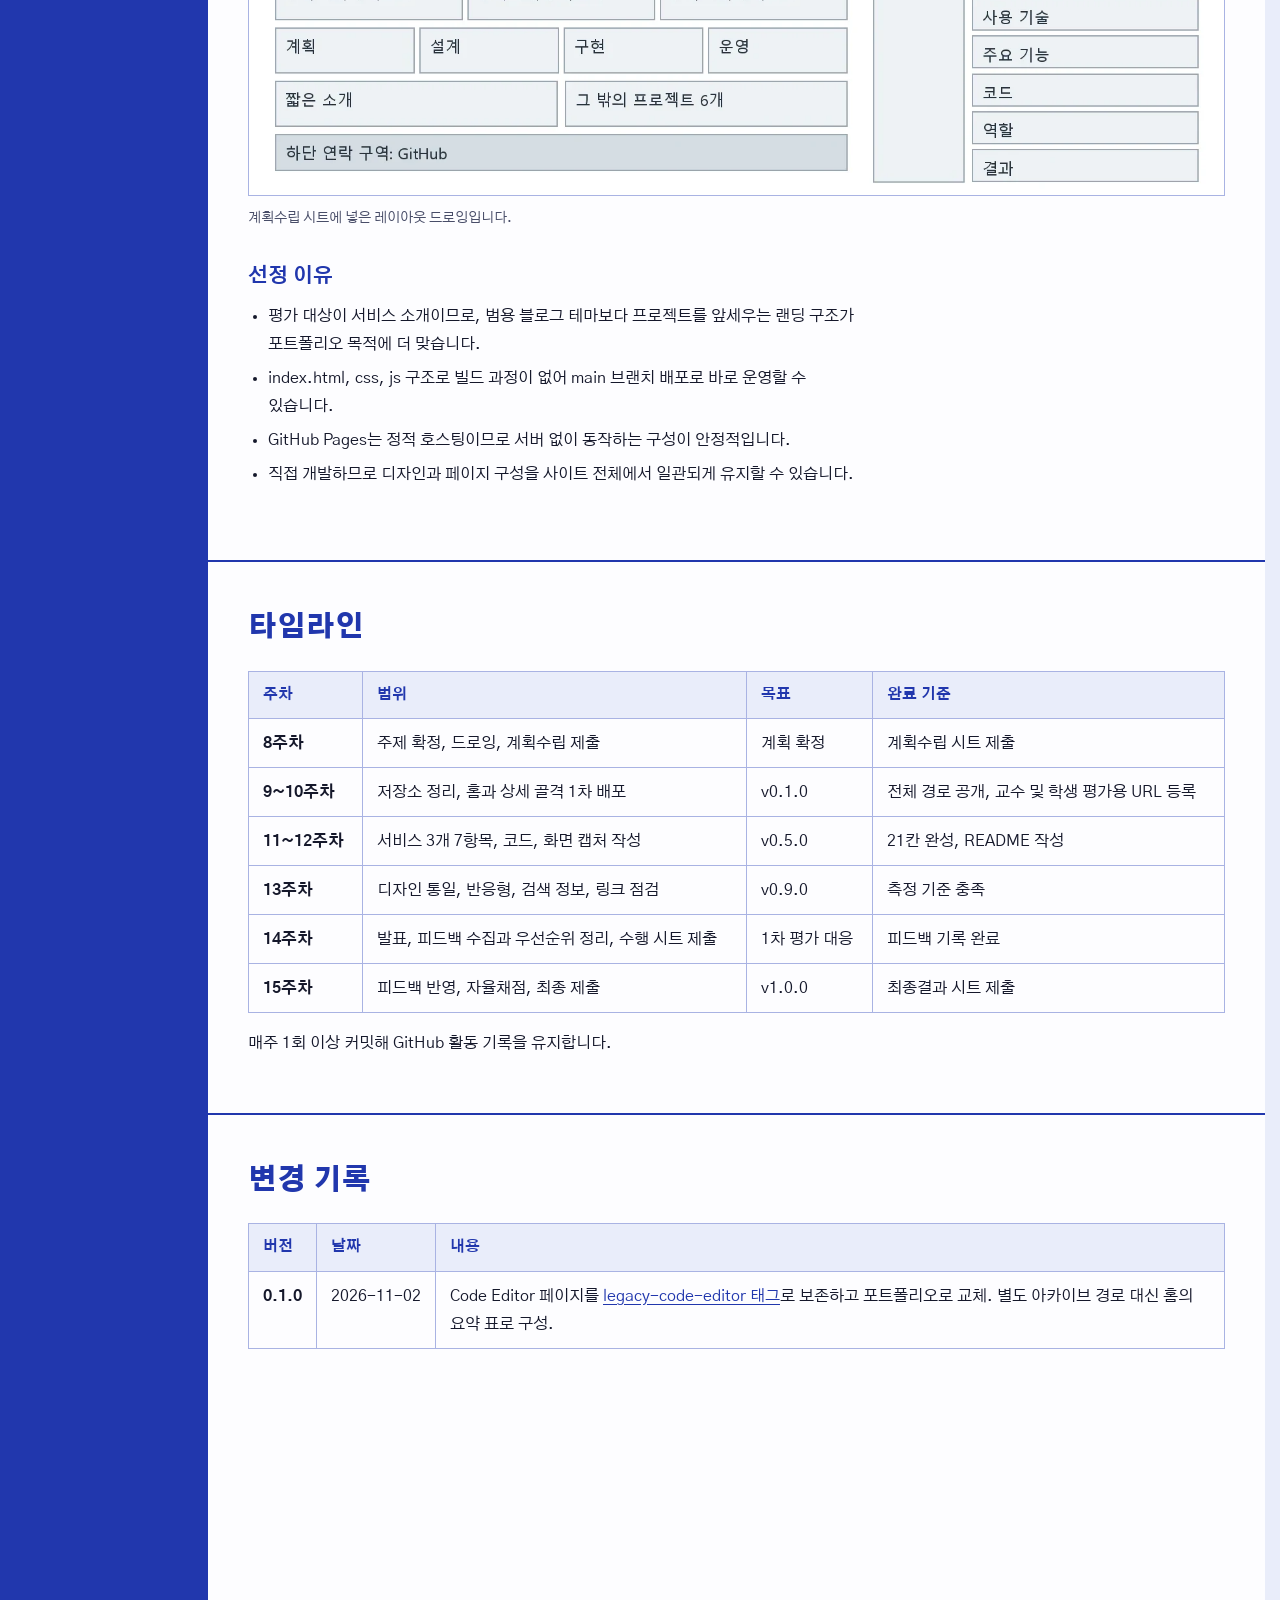
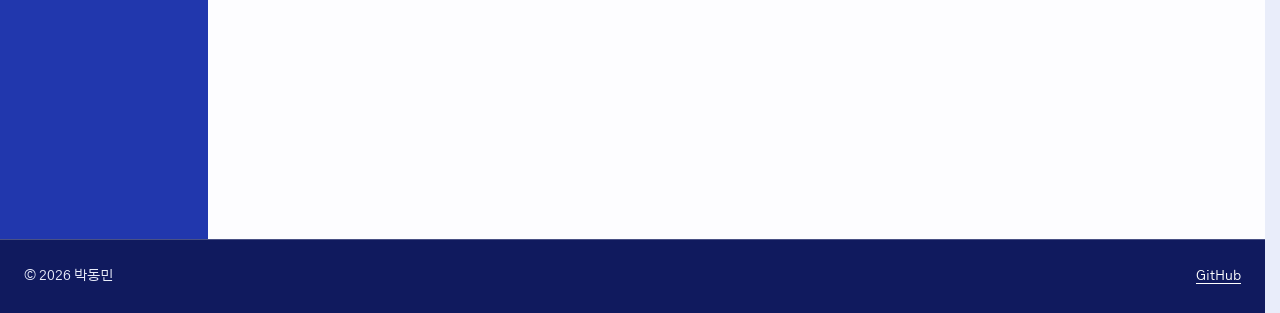
==== commit 15482b5a: "docs: 제작 계획을 제출한 계획수립 시트와 일치시킴 시트를 고친 뒤 페이지를 맞추지 않아 버전관리, 디자인 기준과 템플릿 선정 문구가 서로 달랐다. 상태 열은 시트에 없고 변경" ====
--- a/plan/index.html
+++ b/plan/index.html
@@ -31,7 +31,7 @@
       <a href="/#services">서비스</a>
       <a href="/#process">구축 과정</a>
       <a href="/#about">소개</a>
-      <a href="/plan/" aria-current="page">계획</a>
+      <a href="/plan/" aria-current="page">제작 계획</a>
       <a href="https://github.com/idenn207">GitHub</a>
     </nav>
   </header>
@@ -64,8 +64,8 @@
           <tbody>
             <tr><th scope="row">콘텐츠</th><td>서비스 3개를 개요, 목표, 사용 기술, 주요 기능, 코드, 역할, 결과의 7항목(총 21칸)으로 모두 작성, 그 밖의 프로젝트 6개 요약</td></tr>
             <tr><th scope="row">배포</th><td>전체 경로 직접 접속 정상, 깨진 링크와 콘솔 오류 0건</td></tr>
-            <tr><th scope="row">버전관리</th><td>작업을 브랜치와 PR로 관리, 의미 없는 커밋 메시지 0건, a.b.c 형식 버전 태그 사용</td></tr>
-            <tr><th scope="row">디자인 및 UX</th><td>390, 820, 1440px에서 가로 넘침 0건, 모든 페이지의 머리글과 간격 일관 유지</td></tr>
+            <tr><th scope="row">버전관리</th><td>작업을 브랜치와 PR로 관리하고, 발견된 버그는 issue로 관리, Major.Minor.Patch 형식 버전 태그 사용</td></tr>
+            <tr><th scope="row">디자인 및 UX</th><td>390, 820, 1440px에서 반응형 렌더링, 모든 페이지의 머리글과 간격 일관 유지</td></tr>
             <tr><th scope="row">검색 정보</th><td>전체 경로에 title, description, canonical, 이미지 alt 작성</td></tr>
           </tbody>
         </table>
@@ -73,16 +73,16 @@
 
       <section id="template">
         <h2>템플릿 선정</h2>
-        <p><strong>자체 개발 테마</strong>를 선택했습니다. 순수 HTML, CSS, JavaScript로 직접 개발하고, 구조는 홈 1개, 프로젝트 상세 3개, 계획 1개, 404 페이지입니다.</p>
-        <p>랜딩 구성은 rs-team.com의 프로세스 단계와 실적 소개, coupin.io의 문제에서 해결로 이어지는 흐름을 참고하되, 문구와 이미지는 직접 작성합니다.</p>
+        <p><strong>자체 개발 테마</strong>를 선택했습니다. 포트폴리오용 랜딩 페이지이기 때문에 React, API 등의 기능이 필요 없다고 판단해 순수 HTML, CSS, JavaScript로 개발합니다. 구조는 홈 1개, 프로젝트 상세 3개, 계획 1개, 404 페이지입니다.</p>
+        <p>랜딩 구성은 rs-team.com(회사 소개 페이지)의 프로세스 단계와 실적 소개, coupin.io(랜딩 디자인 시스템 참고)의 문제에서 해결로 이어지는 흐름을 참고하되, 문구와 이미지는 직접 작성합니다.</p>
         <figure class="shot">
-          <img src="/assets/img/plan-drawing.webp" width="1500" height="860" loading="lazy" alt="자체 개발 템플릿 레이아웃 드로잉. 홈은 머리글, 소개 한 문장과 대표 화면, 서비스 3개, 구축 과정 4단계, 짧은 소개와 그 밖의 프로젝트 6개, 하단 연락 구역 순서이고, 프로젝트 상세는 머리글, 서비스 이름과 상태, 왼쪽 목차, 오른쪽 7항목 순서다.">
-          <figcaption>계획수립 단계의 레이아웃 드로잉입니다.</figcaption>
+          <a href="/assets/img/plan-drawing.webp"><img src="/assets/img/plan-drawing.webp" width="1500" height="722" loading="lazy" alt="자체 개발 템플릿 레이아웃 드로잉. 홈은 머리글, 소개 한 문장과 대표 화면, 서비스 3개, 구축 과정 4단계, 짧은 소개와 그 밖의 프로젝트 6개, 하단 연락 구역 순서이고, 프로젝트 상세는 머리글, 서비스 이름과 상태, 왼쪽 목차, 오른쪽 7항목 순서다."></a>
+          <figcaption>계획수립 시트에 넣은 레이아웃 드로잉입니다.</figcaption>
         </figure>
-        <h3>선정 사유</h3>
+        <h3>선정 이유</h3>
         <ul>
-          <li>평가 대상이 서비스 소개이므로, 범용 블로그 테마보다 프로젝트를 앞세우는 랜딩 구조가 목적에 맞습니다.</li>
-          <li>교안의 index.html, css, js 구조와 같고 빌드 과정이 없어 main 브랜치 배포로 바로 공개할 수 있습니다.</li>
+          <li>평가 대상이 서비스 소개이므로, 범용 블로그 테마보다 프로젝트를 앞세우는 랜딩 구조가 포트폴리오 목적에 더 맞습니다.</li>
+          <li>index.html, css, js 구조로 빌드 과정이 없어 main 브랜치 배포로 바로 운영할 수 있습니다.</li>
           <li>GitHub Pages는 정적 호스팅이므로 서버 없이 동작하는 구성이 안정적입니다.</li>
           <li>직접 개발하므로 디자인과 페이지 구성을 사이트 전체에서 일관되게 유지할 수 있습니다.</li>
         </ul>
@@ -91,14 +91,14 @@
       <section id="timeline">
         <h2>타임라인</h2>
         <table class="ledger">
-          <thead><tr><th scope="col">주차</th><th scope="col">범위</th><th scope="col">목표</th><th scope="col">완료 기준</th><th scope="col">상태</th></tr></thead>
+          <thead><tr><th scope="col">주차</th><th scope="col">범위</th><th scope="col">목표</th><th scope="col">완료 기준</th></tr></thead>
           <tbody>
-            <tr><th scope="row">8주차</th><td data-label="범위">주제 확정, 드로잉, 계획수립 제출</td><td data-label="목표">계획 확정</td><td data-label="완료 기준">계획수립 시트 제출</td><td data-label="상태">시트 작성 완료</td></tr>
-            <tr><th scope="row">9~10주차</th><td data-label="범위">저장소 정리, 홈과 상세 골격 1차 배포</td><td data-label="목표">v0.1.0</td><td data-label="완료 기준">전체 경로 공개, 교수 및 학생 평가용 URL 등록</td><td data-label="상태">진행 중</td></tr>
-            <tr><th scope="row">11~12주차</th><td data-label="범위">서비스 3개 7항목, 코드, 화면 캡처 작성</td><td data-label="목표">v0.5.0</td><td data-label="완료 기준">21칸 완성, README 작성</td><td data-label="상태">진행 중</td></tr>
-            <tr><th scope="row">13주차</th><td data-label="범위">디자인 통일, 반응형, 검색 정보, 링크 점검</td><td data-label="목표">v0.9.0</td><td data-label="완료 기준">측정 기준 충족</td><td data-label="상태">예정</td></tr>
-            <tr><th scope="row">14주차</th><td data-label="범위">발표, 피드백 수집과 우선순위 정리, 수행 시트 제출</td><td data-label="목표">1차 평가 대응</td><td data-label="완료 기준">피드백 기록 완료</td><td data-label="상태">예정</td></tr>
-            <tr><th scope="row">15주차</th><td data-label="범위">피드백 반영, 자율채점, 최종 제출</td><td data-label="목표">v1.0.0</td><td data-label="완료 기준">최종결과 시트 제출</td><td data-label="상태">예정</td></tr>
+            <tr><th scope="row">8주차</th><td data-label="범위">주제 확정, 드로잉, 계획수립 제출</td><td data-label="목표">계획 확정</td><td data-label="완료 기준">계획수립 시트 제출</td></tr>
+            <tr><th scope="row">9~10주차</th><td data-label="범위">저장소 정리, 홈과 상세 골격 1차 배포</td><td data-label="목표">v0.1.0</td><td data-label="완료 기준">전체 경로 공개, 교수 및 학생 평가용 URL 등록</td></tr>
+            <tr><th scope="row">11~12주차</th><td data-label="범위">서비스 3개 7항목, 코드, 화면 캡처 작성</td><td data-label="목표">v0.5.0</td><td data-label="완료 기준">21칸 완성, README 작성</td></tr>
+            <tr><th scope="row">13주차</th><td data-label="범위">디자인 통일, 반응형, 검색 정보, 링크 점검</td><td data-label="목표">v0.9.0</td><td data-label="완료 기준">측정 기준 충족</td></tr>
+            <tr><th scope="row">14주차</th><td data-label="범위">발표, 피드백 수집과 우선순위 정리, 수행 시트 제출</td><td data-label="목표">1차 평가 대응</td><td data-label="완료 기준">피드백 기록 완료</td></tr>
+            <tr><th scope="row">15주차</th><td data-label="범위">피드백 반영, 자율채점, 최종 제출</td><td data-label="목표">v1.0.0</td><td data-label="완료 기준">최종결과 시트 제출</td></tr>
           </tbody>
         </table>
         <p class="note">매주 1회 이상 커밋해 GitHub 활동 기록을 유지합니다.</p>
@@ -109,7 +109,7 @@
         <table class="ledger">
           <thead><tr><th scope="col">버전</th><th scope="col">날짜</th><th scope="col">내용</th></tr></thead>
           <tbody>
-            <tr><th scope="row">0.1.0</th><td>2026-11-02</td><td>Code Editor 페이지를 <a href="https://github.com/idenn207/idenn207.github.io/tree/legacy-code-editor">legacy-code-editor 태그</a>로 보존하고 포트폴리오로 교체. 별도 아카이브 경로 대신 홈의 요약 표로 구성.</td></tr>
+            <tr><th scope="row">0.1.0</th><td data-label="날짜"><time datetime="2026-11-02">2026-11-02</time></td><td data-label="내용">Code Editor 페이지를 <a href="https://github.com/idenn207/idenn207.github.io/tree/legacy-code-editor">legacy-code-editor 태그</a>로 보존하고 포트폴리오로 교체. 별도 아카이브 경로 대신 홈의 요약 표로 구성.</td></tr>
           </tbody>
         </table>
       </section>
--- a/css/style.css
+++ b/css/style.css
@@ -251,10 +251,12 @@
 .split section + section { border-left: 1px solid var(--rule); }
 
 /* 표 */
-.ledger { width: 100%; border-collapse: collapse; }
+/* anywhere는 최소 폭을 없애 자동 열폭이 낱말 중간을 쪼갠다. 표에서는 넘칠 때만 끊는다 */
+.ledger { width: 100%; border-collapse: collapse; overflow-wrap: break-word; }
 .ledger th, .ledger td { padding: 10px 14px; border: 1px solid var(--rule); text-align: left; vertical-align: top; }
 .ledger thead th { background: var(--tint); color: var(--ink); font-size: 15px; font-weight: 700; white-space: nowrap; }
-.ledger tbody th { font-weight: 700; }
+.ledger tbody th { font-weight: 700; white-space: nowrap; }
+.ledger time { white-space: nowrap; }
 .ledger td a + a { margin-left: 12px; }
 .note { margin: 16px 0 0; }
 
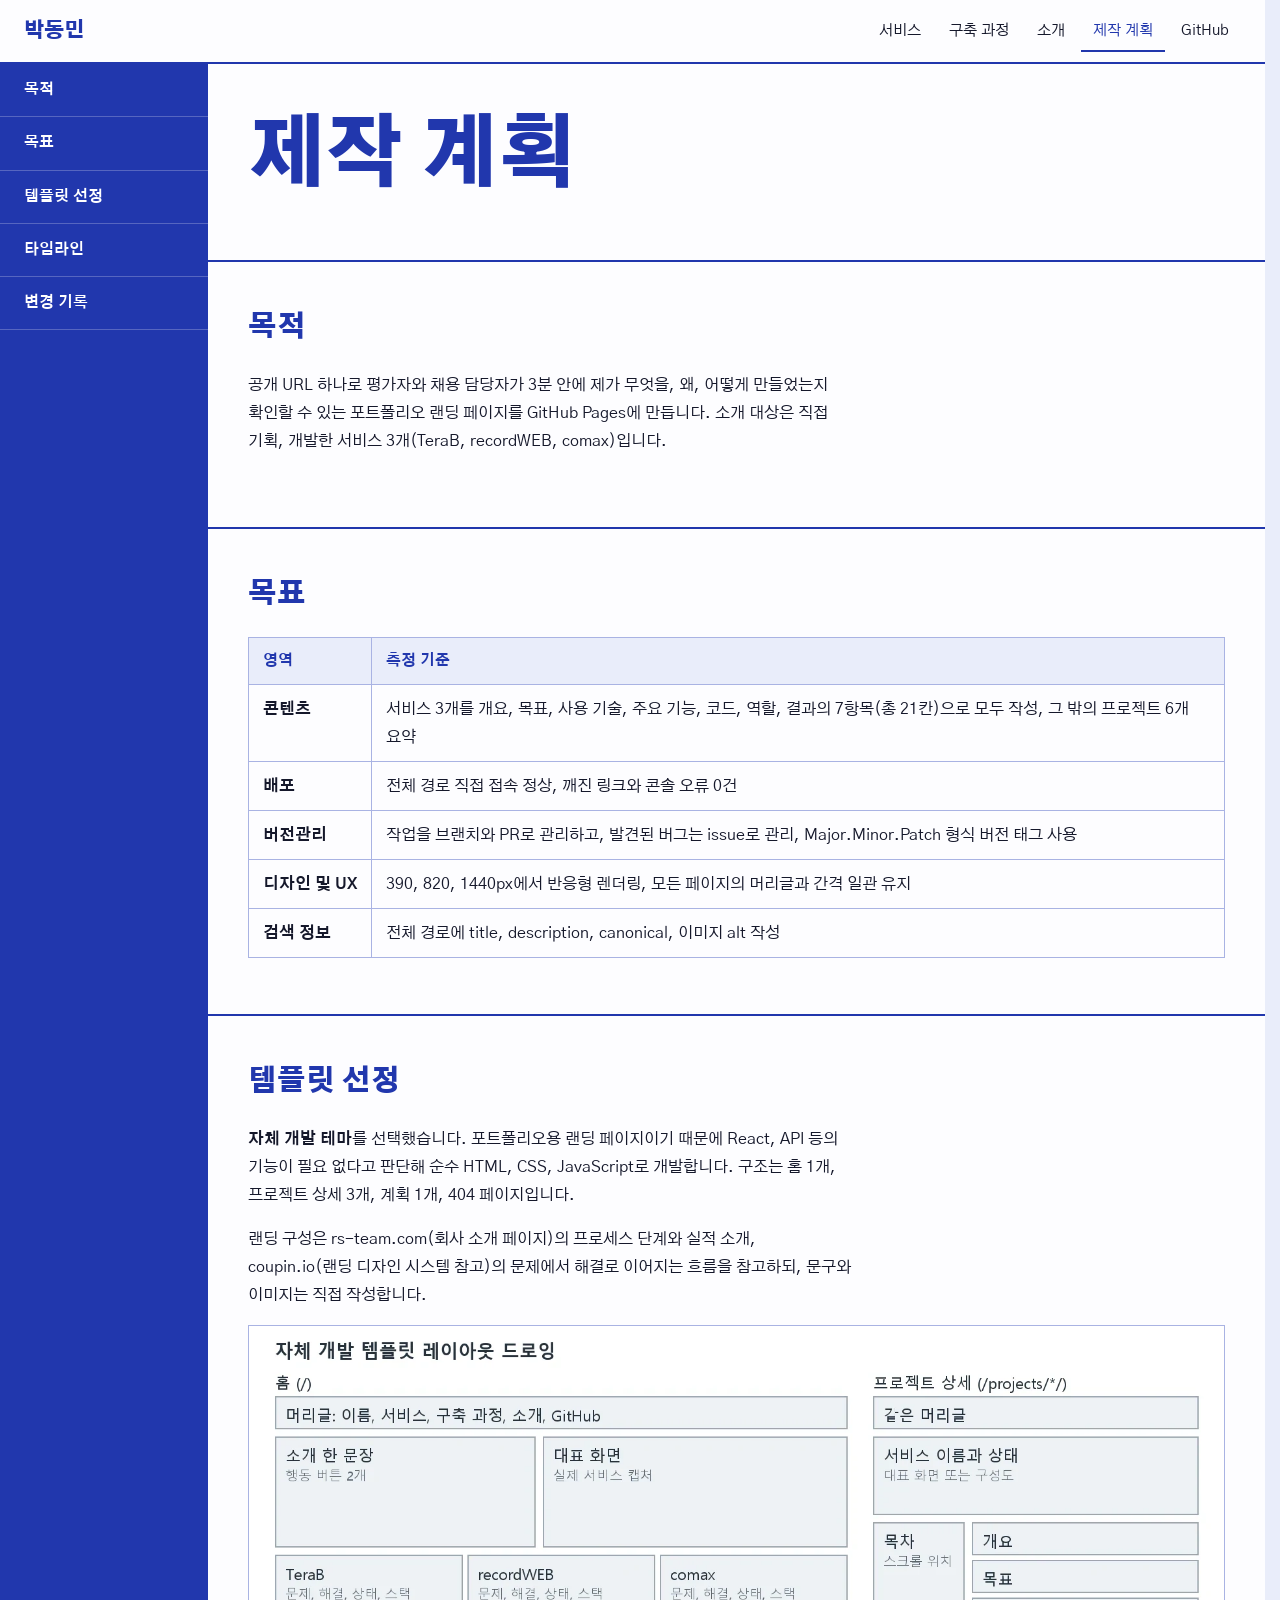
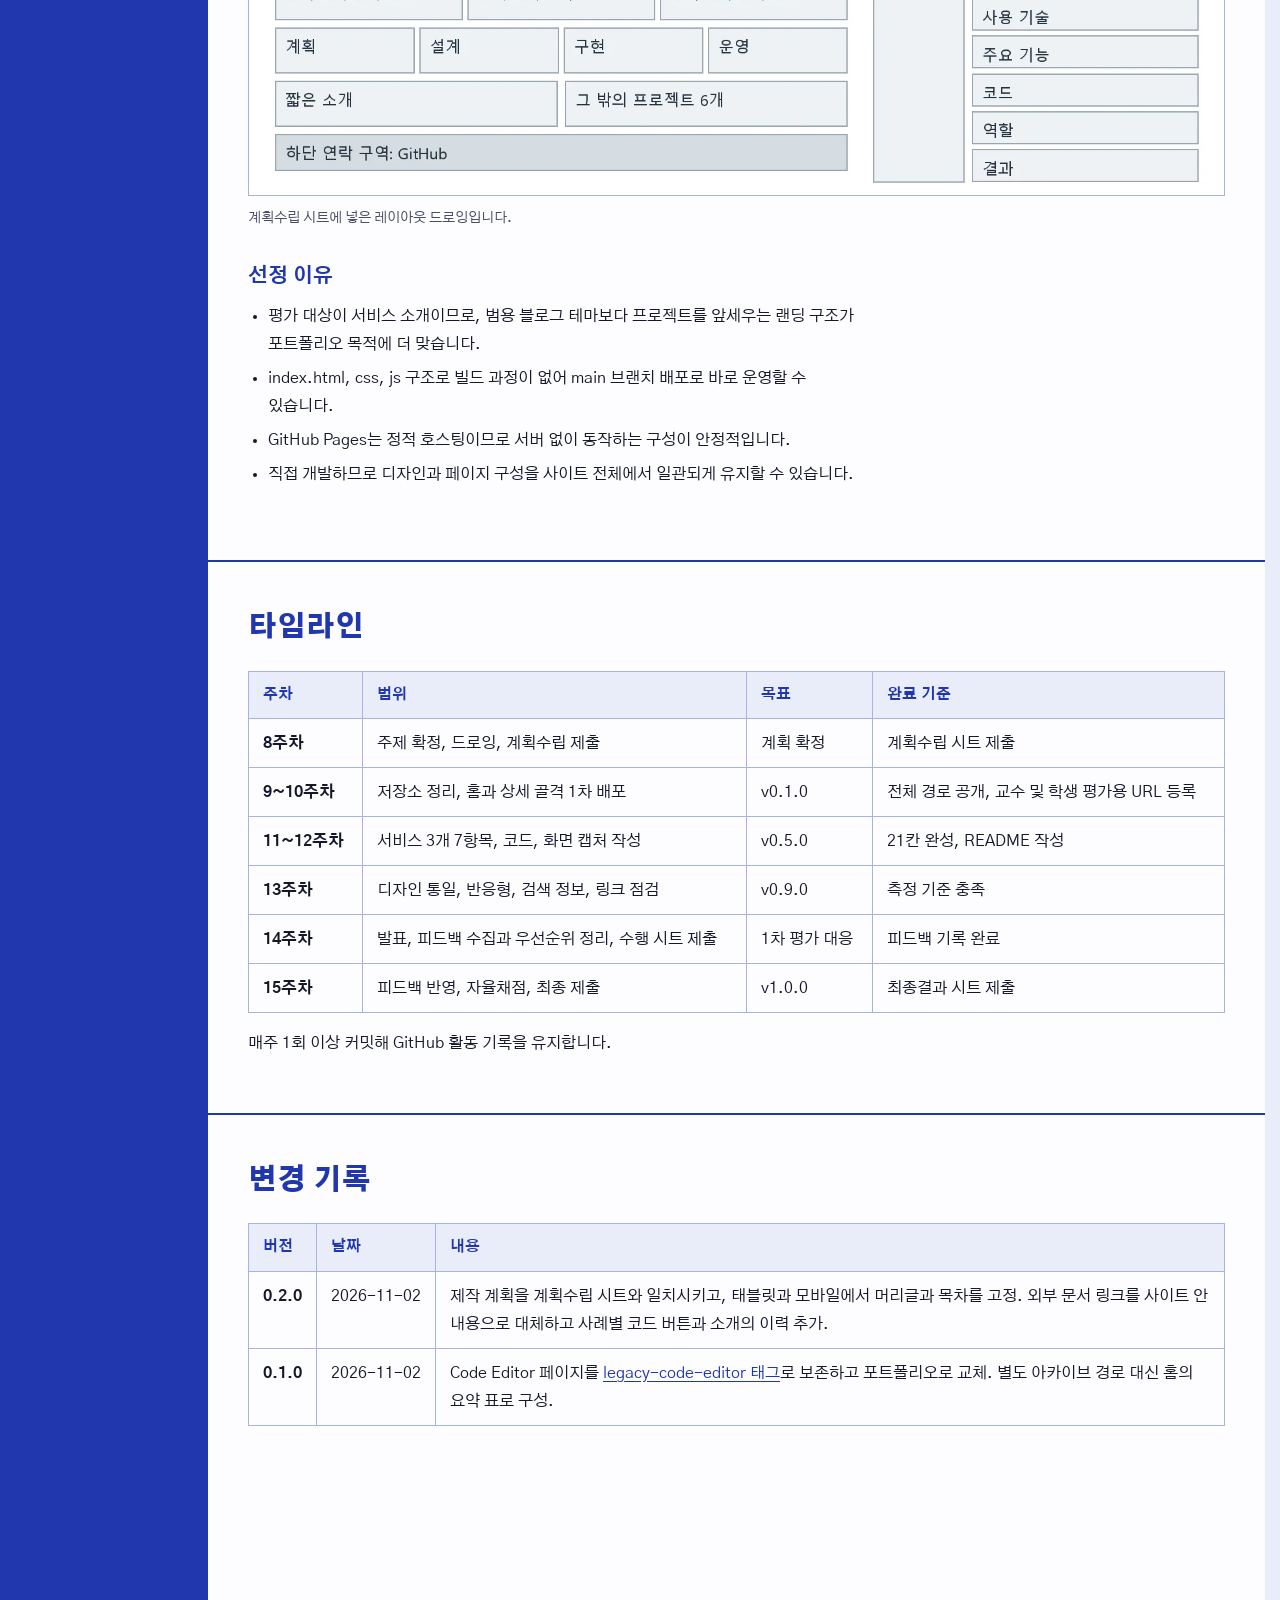
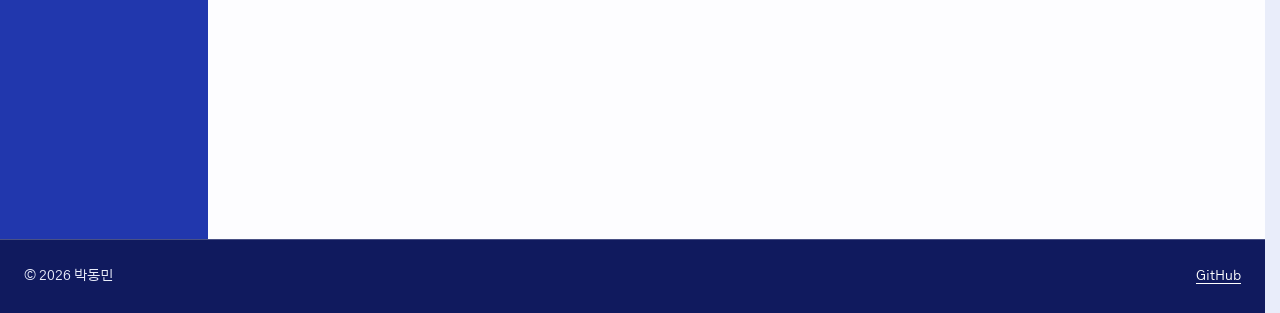
==== commit 609c859a: "fix: 외부 문서 링크를 사이트 안 내용으로 대체하고 사례 근거 보강 공개 범위 점검에 따라 저장소 문서 직접 링크 일부를 지우고 필요한 내용은 사이트에 옮겼다.  - recor" ====
--- a/plan/index.html
+++ b/plan/index.html
@@ -20,7 +20,7 @@
   <link rel="preload" href="/assets/fonts/GothicA1-Regular.woff2" as="font" type="font/woff2" crossorigin>
   <link rel="stylesheet" href="/css/style.css">
   <script>document.documentElement.classList.add('js')</script>
-  <script src="/js/main.js" defer></script>
+  <script src="/js/main.js" defer onerror="document.documentElement.classList.remove('js')"></script>
 </head>
 <body>
   <a class="skip" href="#main">본문으로 건너뛰기</a>
@@ -109,6 +109,7 @@
         <table class="ledger">
           <thead><tr><th scope="col">버전</th><th scope="col">날짜</th><th scope="col">내용</th></tr></thead>
           <tbody>
+            <tr><th scope="row">0.2.0</th><td data-label="날짜"><time datetime="2026-11-02">2026-11-02</time></td><td data-label="내용">제작 계획을 계획수립 시트와 일치시키고, 태블릿과 모바일에서 머리글과 목차를 고정. 외부 문서 링크를 사이트 안 내용으로 대체하고 사례별 코드 버튼과 소개의 이력 추가.</td></tr>
             <tr><th scope="row">0.1.0</th><td data-label="날짜"><time datetime="2026-11-02">2026-11-02</time></td><td data-label="내용">Code Editor 페이지를 <a href="https://github.com/idenn207/idenn207.github.io/tree/legacy-code-editor">legacy-code-editor 태그</a>로 보존하고 포트폴리오로 교체. 별도 아카이브 경로 대신 홈의 요약 표로 구성.</td></tr>
           </tbody>
         </table>
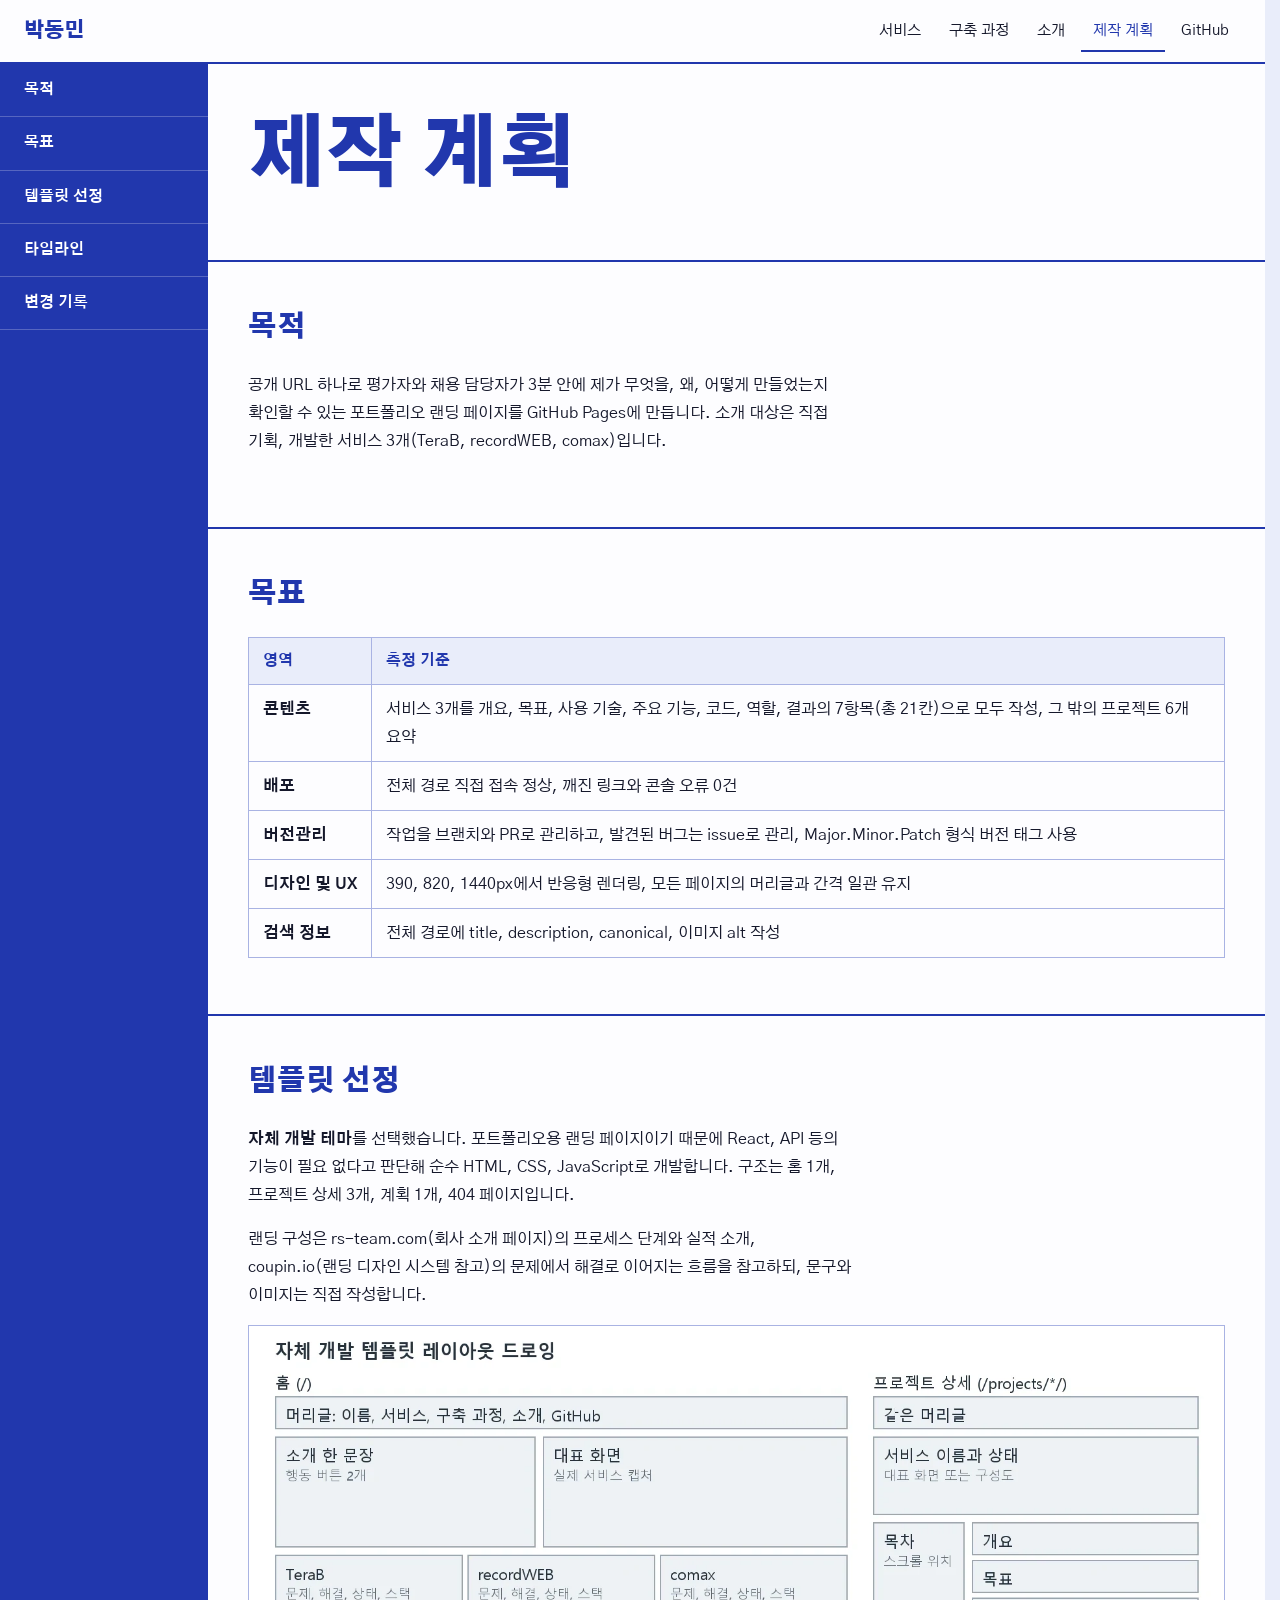
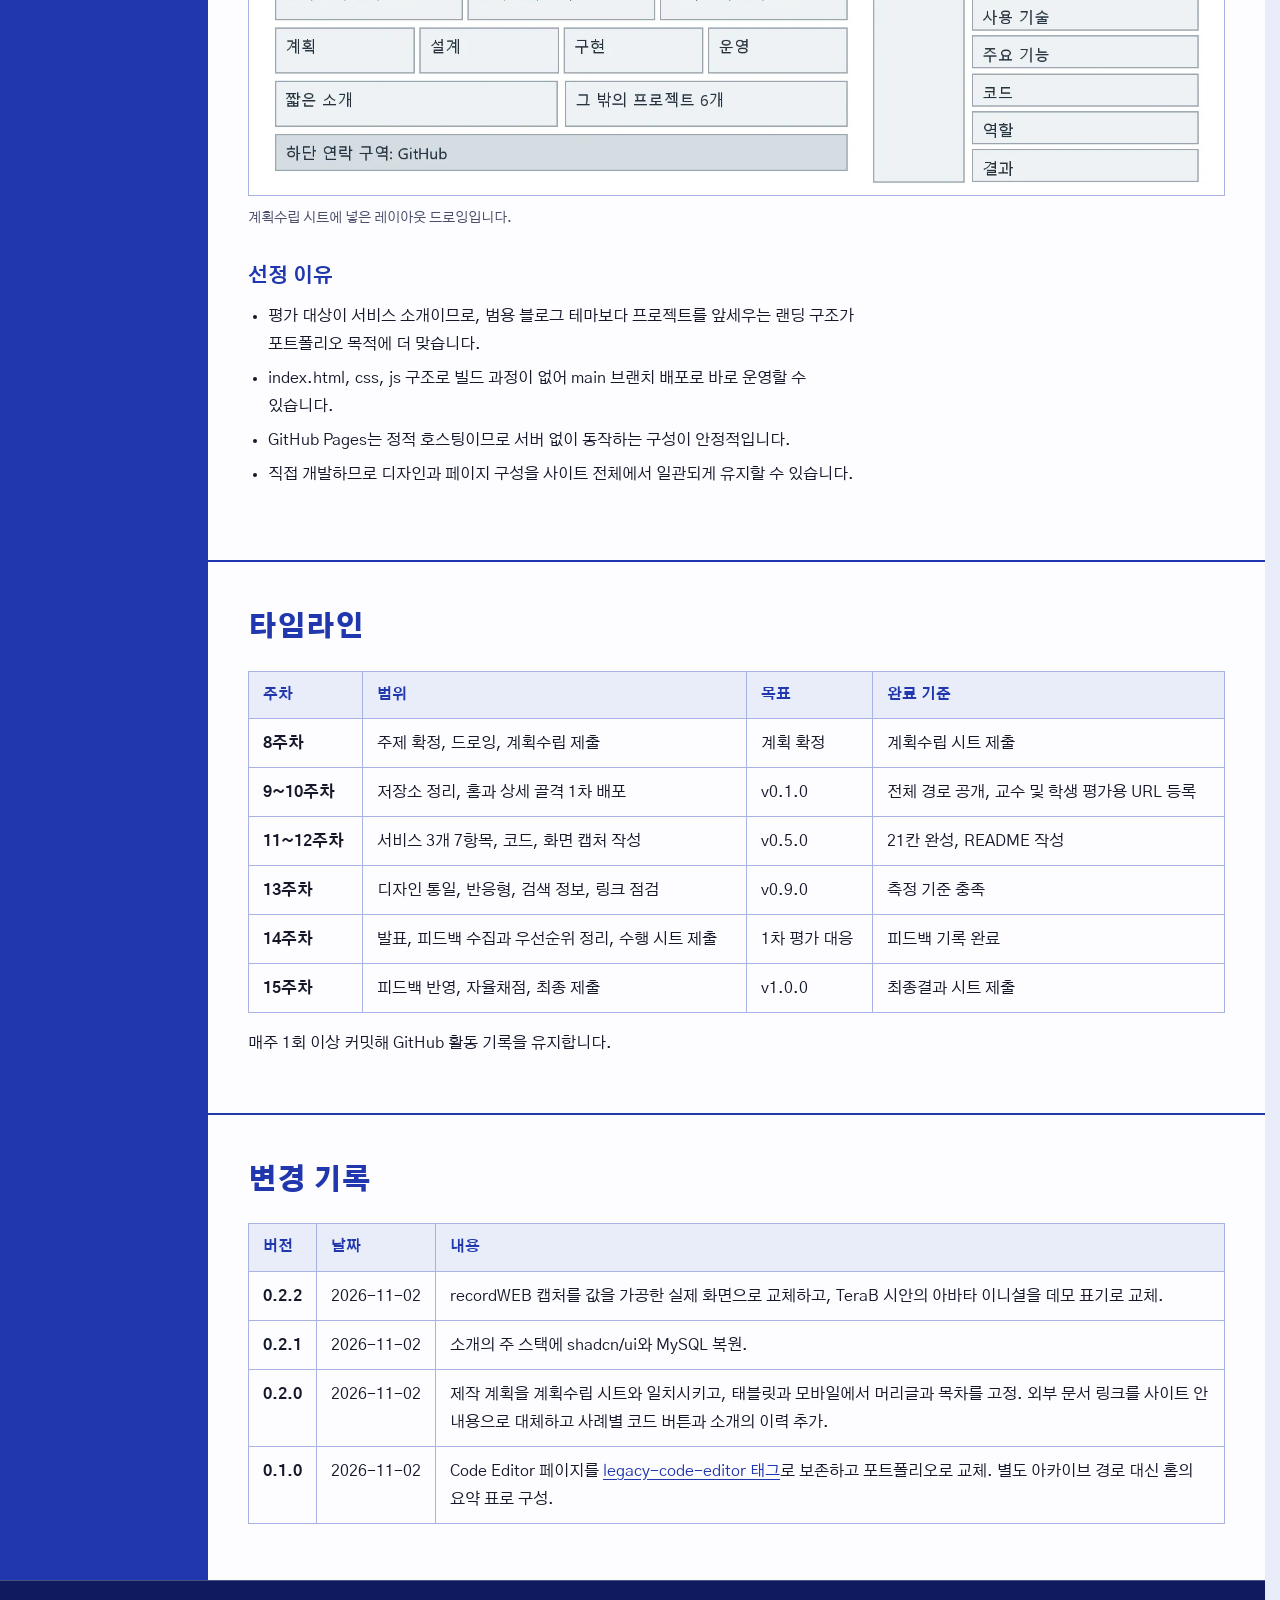
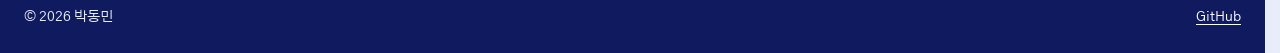
==== commit bcb2df77: "docs: 변경 기록에 0.2.1과 0.2.2 추가" ====
--- a/plan/index.html
+++ b/plan/index.html
@@ -109,6 +109,8 @@
         <table class="ledger">
           <thead><tr><th scope="col">버전</th><th scope="col">날짜</th><th scope="col">내용</th></tr></thead>
           <tbody>
+            <tr><th scope="row">0.2.2</th><td data-label="날짜"><time datetime="2026-11-02">2026-11-02</time></td><td data-label="내용">recordWEB 캡처를 값을 가공한 실제 화면으로 교체하고, TeraB 시안의 아바타 이니셜을 데모 표기로 교체.</td></tr>
+            <tr><th scope="row">0.2.1</th><td data-label="날짜"><time datetime="2026-11-02">2026-11-02</time></td><td data-label="내용">소개의 주 스택에 shadcn/ui와 MySQL 복원.</td></tr>
             <tr><th scope="row">0.2.0</th><td data-label="날짜"><time datetime="2026-11-02">2026-11-02</time></td><td data-label="내용">제작 계획을 계획수립 시트와 일치시키고, 태블릿과 모바일에서 머리글과 목차를 고정. 외부 문서 링크를 사이트 안 내용으로 대체하고 사례별 코드 버튼과 소개의 이력 추가.</td></tr>
             <tr><th scope="row">0.1.0</th><td data-label="날짜"><time datetime="2026-11-02">2026-11-02</time></td><td data-label="내용">Code Editor 페이지를 <a href="https://github.com/idenn207/idenn207.github.io/tree/legacy-code-editor">legacy-code-editor 태그</a>로 보존하고 포트폴리오로 교체. 별도 아카이브 경로 대신 홈의 요약 표로 구성.</td></tr>
           </tbody>
--- a/css/style.css
+++ b/css/style.css
@@ -143,7 +143,7 @@
   border-bottom: 2px solid var(--ink);
   scroll-margin-top: var(--head);
 }
-main > section:last-child { min-height: calc(100vh - var(--head) - 112px); border-bottom: 0; }
+main > section:last-child { border-bottom: 0; }
 main h3 { margin: 32px 0 12px; }
 
 /* 기입 칸 */
@@ -355,13 +355,14 @@
 
 @media (max-width: 1000px) {
   :root { --head: 48px; --gap: 20px; }
-  .site-head { position: relative; }
   .sheet { grid-template-columns: minmax(0, 1fr); }
-  .rail { position: sticky; top: 0; z-index: 10; }
+  .rail { position: sticky; top: var(--head); z-index: 10; }
   .toc { position: static; }
   .toc ol { display: flex; overflow-x: auto; scrollbar-width: none; }
   .toc a { padding: 12px 16px; border-bottom: 0; white-space: nowrap; }
-  main section, .case-head { padding-top: 36px; padding-bottom: 40px; scroll-margin-top: calc(var(--head) + 12px); }
+  main section, .case-head { padding-top: 36px; padding-bottom: 40px; }
+  /* 가로 목차 높이 50px만큼 더 띄워 도착한 제목이 가려지지 않게 한다 */
+  .rail ~ main :is(section, .case-head, a, pre) { scroll-margin-top: calc(var(--head) + 50px); }
   .hero { grid-template-columns: minmax(0, 1fr); }
   .hero-copy { padding: 32px var(--gap); }
   .hero-shot { grid-column: 1; grid-row: auto; padding: 24px var(--gap) 8px; }
@@ -374,7 +375,11 @@
 }
 
 @media (max-width: 760px) {
-  .site-head { padding: 8px 20px; min-height: 56px; }
+  :root { --head: 56px; }
+  .site-head { padding: 4px 20px; }
+  /* JS 없이는 메뉴가 펼쳐져 머리글이 높아지므로 고정하지 않는다 */
+  html:not(.js) .site-head { position: relative; }
+  html:not(.js) .rail { top: 0; }
   .js .menu-btn {
     display: block;
     padding: 8px 14px;
